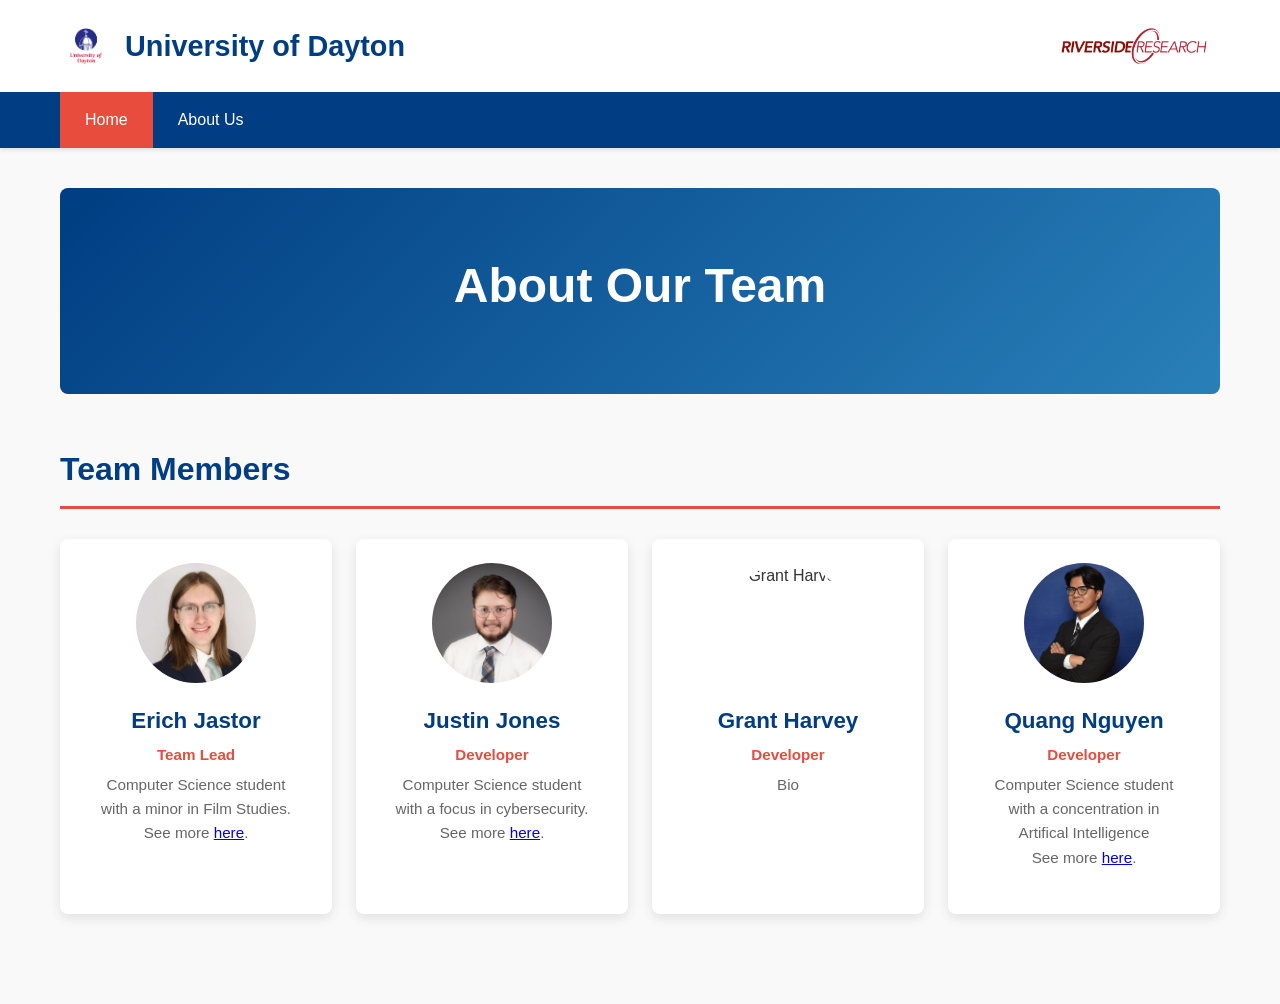
==== aboutus.html @ 4eed29f1 "Added about me bio" ====
<!doctype html>
<html lang="en">
  <head>
    <meta charset="UTF-8" />
    <meta name="viewport" content="width=device-width, initial-scale=1.0" />
    <title>About Us - Team 08 Capstone Project</title>
    <link rel="stylesheet" href="css/style.css" />
    <link rel="icon" type="image/png" href="assets/udayton.png" />
  </head>
  <body>
    <!-- Header -->
    <header>
      <div class="header-content">
        <div class="logo-section">
          <img
            src="assets/udayton.png"
            alt="School Logo"
            class="school-logo"
            onclick="window.open('https://udayton.edu', '_blank')"
          />
          <h1 class="school-name">University of Dayton</h1>
        </div>
        <div class="corp-logo-wrapper">
          <a
            href="#"
            class="corp-logo-link"
            aria-label="Corporate partner"
            onclick="
              window.open('https://www.riversideresearch.org/', '_blank');
              return false;
            "
          >
            <span class="corp-logo-badge">
              <img
                src="assets/riverside-logo.png"
                alt="Riverside Logo"
                class="corp-logo"
              />
            </span>
          </a>
        </div>
      </div>
      <!-- Navigation Bar -->
      <nav class="navbar">
        <ul>
          <li><a href="index.html" class="active">Home</a></li>
          <li><a href="aboutus.html">About Us</a></li>
        </ul>
      </nav>
    </header>

    <!-- Main Content -->
    <main>
      <section class="hero">
        <h1>About Our Team</h1>
      </section>

      <!-- Team Members Section -->
      <section class="project-section">
        <h2>Team Members</h2>
        <div class="team-grid">
          <!-- Team Member 1 -->
          <div class="team-member">
            <img
              src="assets/Erich_Jaster_Cropped.jpg"
              alt="Erich Jastor"
              class="member-photo headshot"
            />
            <h3>Erich Jastor</h3>
            <p class="member-role">Team Lead</p>
            <p class="member-bio">
              Computer Science student with a minor in Film Studies.
              <br />
              See more
              <a href="https://Cavekitty16.github.io" target="_blank">here</a>.
            </p>
          </div>

          <!-- Team Member 2 -->
          <div class="team-member">
            <img
              src="assets/Jones_Justin_Cropped.jpg"
              alt="Justin Jones"
              class="member-photo headshot"
            />
            <h3>Justin Jones</h3>
            <p class="member-role">Developer</p>
            <p class="member-bio">
              Computer Science student with a focus in cybersecurity.
              <br />
              See more <a href="https://hyouka.xyz" target="_blank">here</a>.
            </p>
          </div>

          <!-- Team Member 3 -->
          <div class="team-member">
            <img
              src="assets/member3.jpg"
              alt="Grant Harvey"
              class="member-photo headshot"
            />
            <h3>Grant Harvey</h3>
            <p class="member-role">Developer</p>
            <p class="member-bio">Bio</p>
          </div>

          <!-- Team Member 4 -->
          <div class="team-member">
            <img
              src="assets/Quang_Nguyen_Cropped.jpg"
              alt="Quang Nguyen"
              class="member-photo headshot"
            />
            <h3>Quang Nguyen</h3>
            <p class="member-role">Developer</p>
            <p class="member-bio">
              Computer Science student with a concentration in Artifical
              Intelligence
              <br />
              See more
              <a
                href="https://www.linkedin.com/in/quangnguyen6/"
                target="_blank"
                >here</a
              >.
            </p>
          </div>
        </div>
      </section>
    </main>
  </body>
</html>
---- css/style.css ----
/* General Styles */
* {
    margin: 0;
    padding: 0;
    box-sizing: border-box;
}

body {
    font-family: 'Segoe UI', Tahoma, Geneva, Verdana, sans-serif;
    line-height: 1.6;
    color: #333;
    background-color: #f9f9f9;
}

/* Header Styles */
header {
    background-color: #fff;
    box-shadow: 0 2px 4px rgba(0, 0, 0, 0.1);
    position: sticky;
    top: 0;
    z-index: 100;
}

.header-content {
    max-width: 1200px;
    margin: 0 auto;
    padding: 20px;
    display: flex;
    align-items: center;
    justify-content: space-between;
}

.logo-section {
    display: flex;
    align-items: center;
    gap: 15px;
}

.school-logo {
    height: 50px;
    width: auto;
}

.school-logo {
    cursor: pointer;
}

.school-name {
    font-size: 1.8rem;
    color: #003d82;
    font-weight: 600;
}

/* Corporate logo slot (header) */
.corp-logo-wrapper {
    display: flex;
    align-items: center;
}

.corp-logo-link {
    display: inline-flex;
    align-items: center;
    text-decoration: none;
}

.corp-logo-badge {
    padding: 6px 10px;
    border-radius: 6px;
    display: inline-flex;
    align-items: center;
    justify-content: center;
}

.corp-logo {
    height: 40px;
    width: auto;
    display: block;
}

.corp-logo,
.corp-logo-link {
    cursor: pointer;
}


@media (max-width: 768px) {
    .corp-logo {
        height: 36px;
    }
}

@media (max-width: 480px) {
    .corp-logo-badge {
        padding: 4px 8px;
    }
    .corp-logo {
        height: 32px;
    }
}

/* Navigation Bar */
.navbar {
    background-color: #003d82;
    padding: 0;
}

.navbar ul {
    max-width: 1200px;
    margin: 0 auto;
    list-style: none;
    display: flex;
    padding: 0 20px;
}

.navbar li {
    margin: 0;
}

.navbar a {
    display: block;
    color: #fff;
    text-decoration: none;
    padding: 15px 25px;
    transition: background-color 0.3s ease;
    font-weight: 500;
}

.navbar a:hover {
    background-color: #002856;
}

.navbar a.active {
    background-color: #e74c3c;
}

/* Main Content */
main {
    max-width: 1200px;
    margin: 0 auto;
    padding: 40px 20px;
}

/* Hero Section */
.hero {
    text-align: center;
    padding: 60px 20px;
    background: linear-gradient(135deg, #003d82 0%, #2980b9 100%);
    color: #fff;
    border-radius: 8px;
    margin-bottom: 50px;
}

.hero h1 {
    font-size: 3rem;
    margin-bottom: 10px;
}

.hero .subtitle {
    font-size: 1.3rem;
    opacity: 0.9;
}

/* Project Section */
.project-section {
    margin-bottom: 50px;
}

.project-section h2 {
    font-size: 2rem;
    color: #003d82;
    margin-bottom: 25px;
    border-bottom: 3px solid #e74c3c;
    padding-bottom: 10px;
}

.section-content {
    background-color: #fff;
    padding: 30px;
    border-radius: 8px;
    box-shadow: 0 2px 8px rgba(0, 0, 0, 0.1);
}

.section-content p {
    margin-bottom: 15px;
    line-height: 1.8;
}

.section-content ul {
    margin-left: 30px;
    margin-top: 15px;
}

.section-content li {
    margin-bottom: 10px;
    line-height: 1.8;
}

/* Tech Grid */
.tech-grid {
    display: grid;
    grid-template-columns: repeat(auto-fit, minmax(250px, 1fr));
    gap: 25px;
    margin-top: 20px;
}

.tech-item {
    background-color: #f0f4f8;
    padding: 20px;
    border-radius: 8px;
    border-left: 4px solid #e74c3c;
    transition: transform 0.3s ease;
}

.tech-item:hover {
    transform: translateY(-5px);
}

.tech-item h3 {
    color: #003d82;
    margin-bottom: 10px;
}

.tech-item p {
    color: #666;
}

/* Team Grid */
.team-grid {
    display: grid;
    grid-template-columns: repeat(auto-fit, minmax(220px, 1fr));
    gap: 24px;
    margin-top: 30px;
    justify-items: center;
}

.team-member {
    background-color: #fff;
    border-radius: 8px;
    overflow: hidden;
    box-shadow: 0 4px 12px rgba(0, 0, 0, 0.1);
    transition: transform 0.3s ease, box-shadow 0.3s ease;
    text-align: center;
    padding: 18px 16px 24px;
    max-width: 320px;
    width: 100%;
}

.team-member:hover {
    transform: translateY(-10px);
    box-shadow: 0 8px 20px rgba(0, 0, 0, 0.15);
}

.member-photo {
    display: block;
    margin-left: auto;
    margin-right: auto;
}

/* Full-width cover photo (use class "member-photo cover") */
.member-photo.cover {
    width: 100%;
    height: 220px;
    object-fit: cover;
    border-radius: 6px 6px 0 0;
}

/* Headshot / avatar (use class "member-photo headshot") */
.member-photo.headshot {
    width: 120px;
    height: 120px;
    object-fit: cover;
    border-radius: 50%;
    margin-top: 6px;
}

.team-member h3 {
    color: #003d82;
    font-size: 1.4rem;
    margin: 20px 20px 5px 20px;
}

.member-role {
    color: #e74c3c;
    font-weight: 600;
    margin: 5px 20px;
    font-size: 0.95rem;
}

.member-bio {
    padding: 0 20px 20px 20px;
    color: #666;
    font-size: 0.95rem;
    line-height: 1.6;
}

/* Footer */
footer {
    background-color: #003d82;
    color: #fff;
    text-align: center;
    padding: 30px 20px;
    margin-top: 50px;
}

footer p {
    margin: 0;
}

/* Responsive Design */
@media (max-width: 768px) {
    .header-content {
        flex-direction: column;
        gap: 15px;
    }

    .navbar ul {
        flex-direction: column;
        padding: 0;
    }

    .navbar a {
        padding: 12px 20px;
    }

    .hero h1 {
        font-size: 2rem;
    }

    .hero .subtitle {
        font-size: 1rem;
    }

    .project-section h2 {
        font-size: 1.5rem;
    }

    .tech-grid {
        grid-template-columns: 1fr;
    }

    .team-grid {
        grid-template-columns: 1fr;
    }
}

@media (max-width: 480px) {
    .school-name {
        font-size: 1.3rem;
    }

    .hero h1 {
        font-size: 1.5rem;
    }

    .section-content {
        padding: 20px;
    }
}
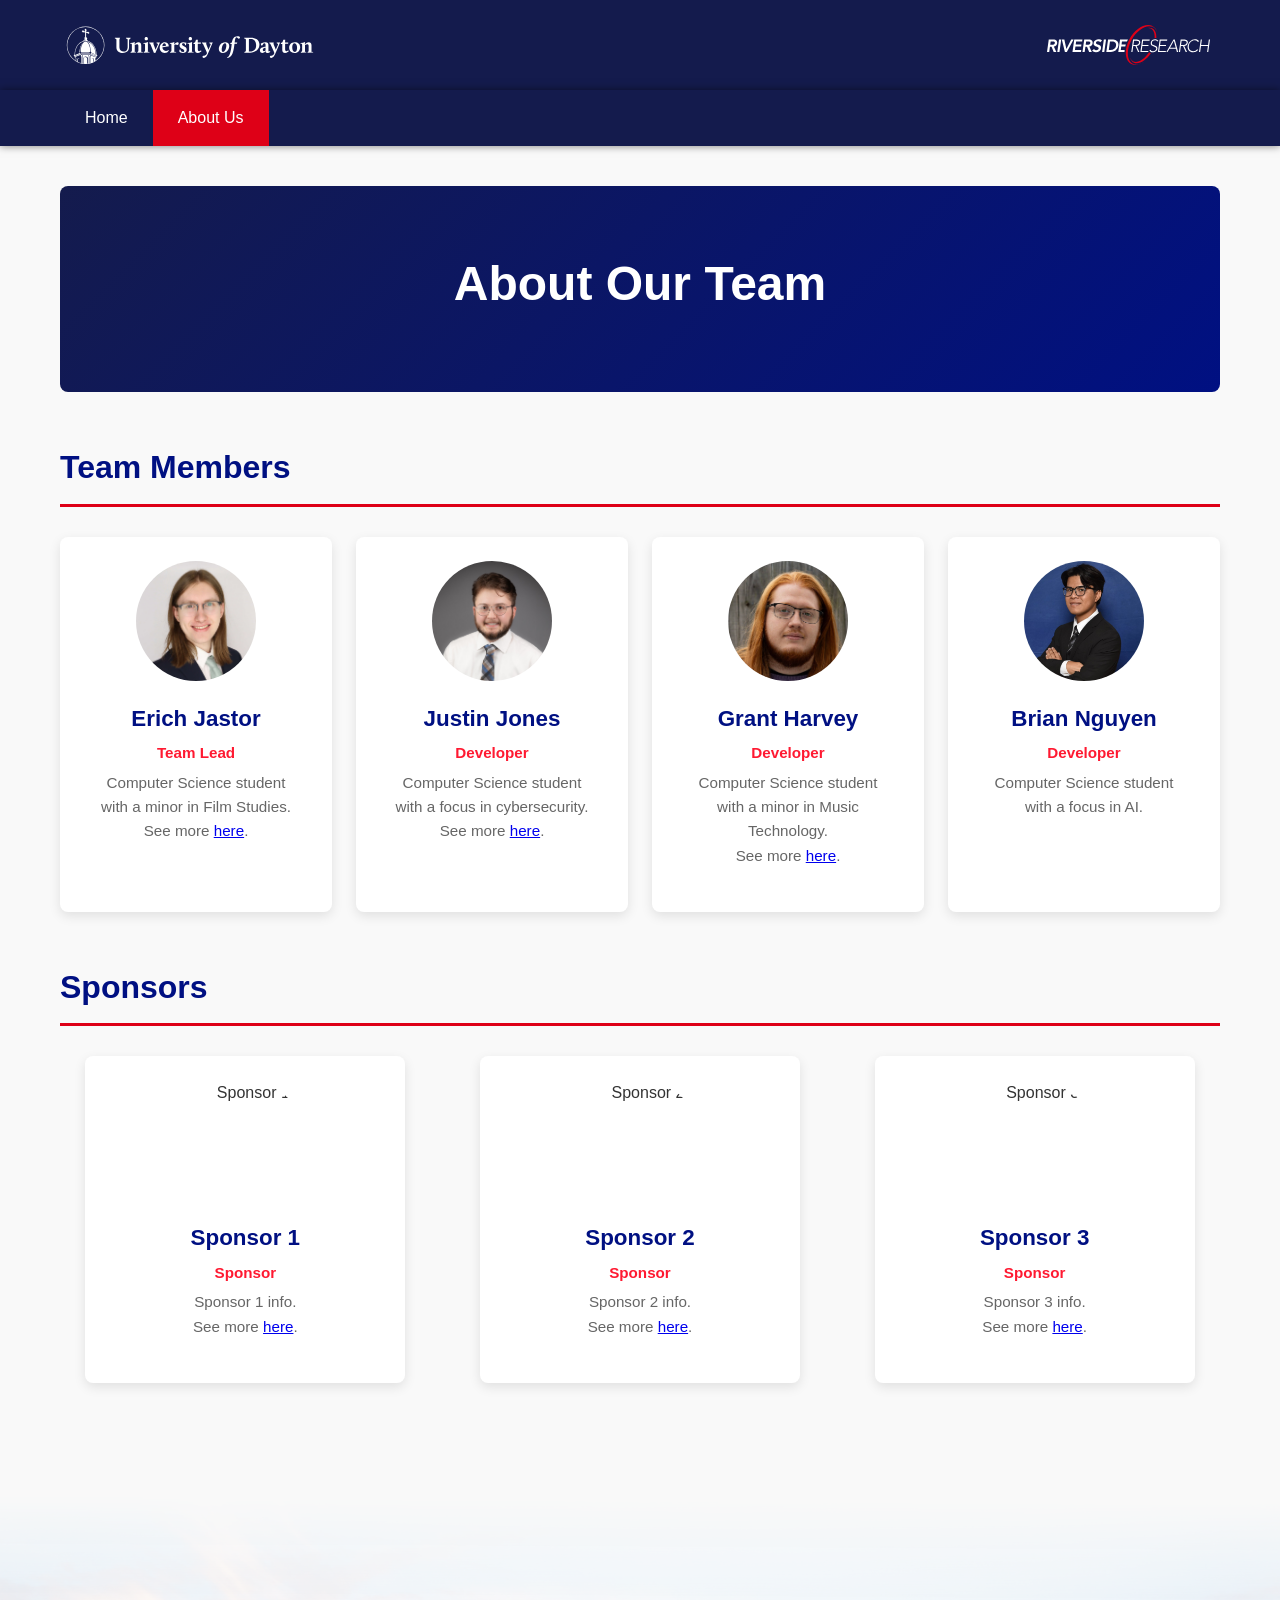
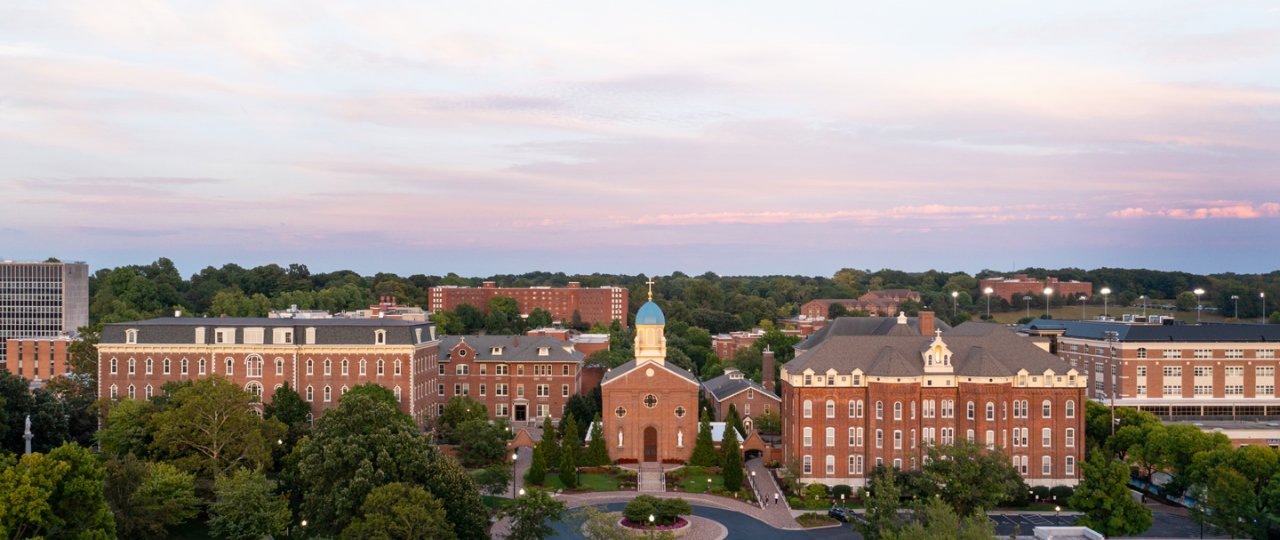
==== commit b991d4e8: "Update Website Design" ====
--- a/aboutus.html
+++ b/aboutus.html
@@ -5,49 +5,11 @@
     <meta name="viewport" content="width=device-width, initial-scale=1.0" />
     <title>About Us - Team 08 Capstone Project</title>
     <link rel="stylesheet" href="css/style.css" />
-    <link rel="icon" type="image/png" href="assets/udayton.png" />
+    <link rel="icon" type="image/png" href="assets/logos/udayton.png" />
+    <script src="scripts/header.js"></script>
   </head>
   <body>
-    <!-- Header -->
-    <header>
-      <div class="header-content">
-        <div class="logo-section">
-          <img
-            src="assets/udayton.png"
-            alt="School Logo"
-            class="school-logo"
-            onclick="window.open('https://udayton.edu', '_blank')"
-          />
-          <h1 class="school-name">University of Dayton</h1>
-        </div>
-        <div class="corp-logo-wrapper">
-          <a
-            href="#"
-            class="corp-logo-link"
-            aria-label="Corporate partner"
-            onclick="
-              window.open('https://www.riversideresearch.org/', '_blank');
-              return false;
-            "
-          >
-            <span class="corp-logo-badge">
-              <img
-                src="assets/riverside-logo.png"
-                alt="Riverside Logo"
-                class="corp-logo"
-              />
-            </span>
-          </a>
-        </div>
-      </div>
-      <!-- Navigation Bar -->
-      <nav class="navbar">
-        <ul>
-          <li><a href="index.html" class="active">Home</a></li>
-          <li><a href="aboutus.html">About Us</a></li>
-        </ul>
-      </nav>
-    </header>
+    <div id="header" class="header"></div>
 
     <!-- Main Content -->
     <main>
@@ -62,7 +24,7 @@
           <!-- Team Member 1 -->
           <div class="team-member">
             <img
-              src="assets/Erich_Jaster_Cropped.jpg"
+              src="assets/portraits/Erich_Jaster_Cropped.jpg"
               alt="Erich Jastor"
               class="member-photo headshot"
             />
@@ -79,7 +41,7 @@
           <!-- Team Member 2 -->
           <div class="team-member">
             <img
-              src="assets/Jones_Justin_Cropped.jpg"
+              src="assets/portraits/Jones_Justin_Cropped.jpg"
               alt="Justin Jones"
               class="member-photo headshot"
             />
@@ -95,38 +57,102 @@
           <!-- Team Member 3 -->
           <div class="team-member">
             <img
-              src="assets/member3.jpg"
+              src="assets/portraits/Grant_Portrait_cropped_processed_by_imagy.jpg"
               alt="Grant Harvey"
               class="member-photo headshot"
             />
             <h3>Grant Harvey</h3>
             <p class="member-role">Developer</p>
-            <p class="member-bio">Bio</p>
+            <p class="member-bio">
+              Computer Science student with a minor in Music Technology.
+              <br />
+              See more
+              <a
+                href="https://not-spielo.github.io/grant-portfolio/"
+                target="_blank"
+                >here</a
+              >.
+            </p>
           </div>
 
           <!-- Team Member 4 -->
           <div class="team-member">
             <img
-              src="assets/Quang_Nguyen_Cropped.jpg"
-              alt="Quang Nguyen"
+              src="assets/portraits/nguyenq6.jpg"
+              alt="Brian Nguyen"
               class="member-photo headshot"
             />
-            <h3>Quang Nguyen</h3>
+            <h3>Brian Nguyen</h3>
             <p class="member-role">Developer</p>
             <p class="member-bio">
-              Computer Science student with a concentration in Artifical
-              Intelligence
+              Computer Science student with a focus in AI.
+              <!-- <br />
+              See more
+              <a href="" target="_blank">here</a>. -->
+            </p>
+          </div>
+        </div>
+      </section>
+
+      <!-- Sponsors Section -->
+      <section class="project-section">
+        <h2>Sponsors</h2>
+        <div class="team-grid">
+          <!-- Sponsor 1 -->
+          <div class="team-member">
+            <img
+              src="assets/portraits/Sponsor-1.jpg"
+              alt="Sponsor 1"
+              class="member-photo headshot"
+            />
+            <h3>Sponsor 1</h3>
+            <p class="member-role">Sponsor</p>
+            <p class="member-bio">
+              Sponsor 1 info.
               <br />
               See more
-              <a
-                href="https://www.linkedin.com/in/quangnguyen6/"
-                target="_blank"
-                >here</a
-              >.
+              <a href="Sponser Site" target="_blank">here</a>.
+            </p>
+          </div>
+
+          <!-- Sponsor 2 -->
+          <div class="team-member">
+            <img
+              src="assets/portraits/Sponsor-2.jpg"
+              alt="Sponsor 2"
+              class="member-photo headshot"
+            />
+            <h3>Sponsor 2</h3>
+            <p class="member-role">Sponsor</p>
+            <p class="member-bio">
+              Sponsor 2 info.
+              <br />
+              See more
+              <a href="Sponser Site" target="_blank">here</a>.
+            </p>
+          </div>
+
+          <!-- Sponsor 3 -->
+          <div class="team-member">
+            <img
+              src="assets/portraits/Sponsor-3.jpg"
+              alt="Sponsor 3"
+              class="member-photo headshot"
+            />
+            <h3>Sponsor 3</h3>
+            <p class="member-role">Sponsor</p>
+            <p class="member-bio">
+              Sponsor 3 info.
+              <br />
+              See more
+              <a href="Sponser Site" target="_blank">here</a>.
             </p>
           </div>
         </div>
       </section>
     </main>
   </body>
+  <footer>
+    <img src="assets\aerial-view-of-chapel.jpg" alt="School Footer" />
+  </footer>
 </html>
--- a/css/style.css
+++ b/css/style.css
@@ -1,358 +1,331 @@
+:root {
+  --dark-blue: #141b4d;
+  --blue: #001082;
+  --pale-blue: #485fff;
+  --light-blue: #d5daff;
+  --grey: #a7b3bf;
+  --light-grey: #e8eef4;
+  --off-white: #f9f9f9;
+  --red: #de0017;
+  --lighter-red: #ff1931;
+  --green: #008b24;
+  --lighter-green: #00be31;
+}
+
 /* General Styles */
 * {
-    margin: 0;
-    padding: 0;
-    box-sizing: border-box;
+  margin: 0;
+  padding: 0;
+  box-sizing: border-box;
 }
 
 body {
-    font-family: 'Segoe UI', Tahoma, Geneva, Verdana, sans-serif;
-    line-height: 1.6;
-    color: #333;
-    background-color: #f9f9f9;
-}
-
-/* Header Styles */
-header {
-    background-color: #fff;
-    box-shadow: 0 2px 4px rgba(0, 0, 0, 0.1);
-    position: sticky;
-    top: 0;
-    z-index: 100;
-}
-
-.header-content {
-    max-width: 1200px;
-    margin: 0 auto;
-    padding: 20px;
-    display: flex;
-    align-items: center;
-    justify-content: space-between;
+  font-family: "Segoe UI", Tahoma, Geneva, Verdana, sans-serif;
+  line-height: 1.6;
+  color: #333;
+  background-color: var(--off-white);
+}
+
+body::-webkit-scrollbar {
+  display: none;
+}
+
+/* Header */
+.header {
+  position: sticky;
+  top: 0;
+  z-index: 100;
+}
+.header-container {
+  /* box-shadow: 0 2px 4px rgba(0, 0, 0, 0.5); */
+  /* z-index: 100; */
+  background-color: var(--dark-blue);
 }
 
 .logo-section {
-    display: flex;
-    align-items: center;
-    gap: 15px;
+  display: flex;
+  justify-content: space-between;
+  align-items: center;
+  max-width: 1200px;
+  margin: 0 auto;
+  padding: 20px;
 }
 
 .school-logo {
-    height: 50px;
-    width: auto;
-}
-
-.school-logo {
-    cursor: pointer;
-}
-
-.school-name {
-    font-size: 1.8rem;
-    color: #003d82;
-    font-weight: 600;
-}
-
-/* Corporate logo slot (header) */
-.corp-logo-wrapper {
-    display: flex;
-    align-items: center;
-}
-
-.corp-logo-link {
-    display: inline-flex;
-    align-items: center;
-    text-decoration: none;
-}
-
-.corp-logo-badge {
-    padding: 6px 10px;
-    border-radius: 6px;
-    display: inline-flex;
-    align-items: center;
-    justify-content: center;
+  height: 50px;
+  width: auto;
+  cursor: pointer;
 }
 
 .corp-logo {
+  margin-right: 10px;
+  height: 40px;
+  width: auto;
+  cursor: pointer;
+}
+
+@media (max-width: 768px) {
+  .school-logo {
     height: 40px;
-    width: auto;
-    display: block;
-}
-
-.corp-logo,
-.corp-logo-link {
-    cursor: pointer;
-}
-
-
-@media (max-width: 768px) {
-    .corp-logo {
-        height: 36px;
-    }
+  }
+  .corp-logo {
+    height: 36px;
+  }
 }
 
 @media (max-width: 480px) {
-    .corp-logo-badge {
-        padding: 4px 8px;
-    }
-    .corp-logo {
-        height: 32px;
-    }
+  .school-logo {
+    height: 32px;
+  }
+  .corp-logo {
+    height: 32px;
+  }
 }
 
 /* Navigation Bar */
 .navbar {
-    background-color: #003d82;
-    padding: 0;
+  box-shadow: 0 0 8px rgba(0, 0, 0, 0.5);
+  z-index: 100;
+  position: sticky;
+  top: 0;
+  background-color: var(--dark-blue);
+  padding: 0;
 }
 
 .navbar ul {
-    max-width: 1200px;
-    margin: 0 auto;
-    list-style: none;
-    display: flex;
-    padding: 0 20px;
+  max-width: 1200px;
+  margin: 0 auto;
+  list-style: none;
+  display: flex;
+  padding: 0 20px;
 }
 
 .navbar li {
-    margin: 0;
+  margin: 0;
 }
 
 .navbar a {
-    display: block;
-    color: #fff;
-    text-decoration: none;
-    padding: 15px 25px;
-    transition: background-color 0.3s ease;
-    font-weight: 500;
-}
-
+  display: block;
+  color: #fff;
+  text-decoration: none;
+  padding: 15px 25px;
+  transition: background-color 0.3s ease;
+  font-weight: 500;
+}
 .navbar a:hover {
-    background-color: #002856;
+  background-color: var(--blue);
 }
 
 .navbar a.active {
-    background-color: #e74c3c;
+  background-color: var(--red);
+}
+.navbar a.active:hover {
+  background-color: var(--lighter-red);
 }
 
 /* Main Content */
 main {
-    max-width: 1200px;
-    margin: 0 auto;
-    padding: 40px 20px;
+  max-width: 1200px;
+  margin: 0 auto;
+  padding: 40px 20px;
 }
 
 /* Hero Section */
 .hero {
-    text-align: center;
-    padding: 60px 20px;
-    background: linear-gradient(135deg, #003d82 0%, #2980b9 100%);
-    color: #fff;
-    border-radius: 8px;
-    margin-bottom: 50px;
+  text-align: center;
+  padding: 60px 20px;
+  background: linear-gradient(135deg, var(--dark-blue) 0%, var(--blue) 100%);
+  color: #fff;
+  border-radius: 8px;
+  margin-bottom: 50px;
 }
 
 .hero h1 {
-    font-size: 3rem;
-    margin-bottom: 10px;
+  font-size: 3rem;
+  margin-bottom: 10px;
 }
 
 .hero .subtitle {
-    font-size: 1.3rem;
-    opacity: 0.9;
+  font-size: 1.3rem;
+  opacity: 0.9;
 }
 
 /* Project Section */
 .project-section {
-    margin-bottom: 50px;
+  margin-bottom: 50px;
 }
 
 .project-section h2 {
-    font-size: 2rem;
-    color: #003d82;
-    margin-bottom: 25px;
-    border-bottom: 3px solid #e74c3c;
-    padding-bottom: 10px;
+  font-size: 2rem;
+  color: var(--blue);
+  margin-bottom: 25px;
+  border-bottom: 3px solid var(--red);
+  padding-bottom: 10px;
 }
 
 .section-content {
-    background-color: #fff;
-    padding: 30px;
-    border-radius: 8px;
-    box-shadow: 0 2px 8px rgba(0, 0, 0, 0.1);
+  background-color: #fff;
+  padding: 30px;
+  border-radius: 8px;
+  box-shadow: 0 2px 8px rgba(0, 0, 0, 0.1);
 }
 
 .section-content p {
-    margin-bottom: 15px;
-    line-height: 1.8;
+  margin-bottom: 15px;
+  line-height: 1.8;
 }
 
 .section-content ul {
-    margin-left: 30px;
-    margin-top: 15px;
+  margin-left: 30px;
+  margin-top: 15px;
 }
 
 .section-content li {
-    margin-bottom: 10px;
-    line-height: 1.8;
+  margin-bottom: 10px;
+  line-height: 1.8;
 }
 
 /* Tech Grid */
 .tech-grid {
-    display: grid;
-    grid-template-columns: repeat(auto-fit, minmax(250px, 1fr));
-    gap: 25px;
-    margin-top: 20px;
+  display: grid;
+  grid-template-columns: repeat(auto-fit, minmax(250px, 1fr));
+  gap: 25px;
+  margin-top: 20px;
 }
 
 .tech-item {
-    background-color: #f0f4f8;
-    padding: 20px;
-    border-radius: 8px;
-    border-left: 4px solid #e74c3c;
-    transition: transform 0.3s ease;
+  background-color: #f0f4f8;
+  padding: 20px;
+  border-radius: 8px;
+  border-left: 4px solid var(--lighter-red);
+  transition: transform 0.3s ease;
 }
 
 .tech-item:hover {
-    transform: translateY(-5px);
+  transform: translateY(-5px);
 }
 
 .tech-item h3 {
-    color: #003d82;
-    margin-bottom: 10px;
+  color: var(--blue);
+  margin-bottom: 10px;
 }
 
 .tech-item p {
-    color: #666;
+  color: #666;
 }
 
 /* Team Grid */
 .team-grid {
-    display: grid;
-    grid-template-columns: repeat(auto-fit, minmax(220px, 1fr));
-    gap: 24px;
-    margin-top: 30px;
-    justify-items: center;
+  display: grid;
+  grid-template-columns: repeat(auto-fit, minmax(220px, 1fr));
+  gap: 24px;
+  margin-top: 30px;
+  justify-items: center;
 }
 
 .team-member {
-    background-color: #fff;
-    border-radius: 8px;
-    overflow: hidden;
-    box-shadow: 0 4px 12px rgba(0, 0, 0, 0.1);
-    transition: transform 0.3s ease, box-shadow 0.3s ease;
-    text-align: center;
-    padding: 18px 16px 24px;
-    max-width: 320px;
-    width: 100%;
+  background-color: #fff;
+  border-radius: 8px;
+  overflow: hidden;
+  box-shadow: 0 4px 12px rgba(0, 0, 0, 0.1);
+  transition:
+    transform 0.3s ease,
+    box-shadow 0.3s ease;
+  text-align: center;
+  padding: 18px 16px 24px;
+  max-width: 320px;
+  width: 100%;
 }
 
 .team-member:hover {
-    transform: translateY(-10px);
-    box-shadow: 0 8px 20px rgba(0, 0, 0, 0.15);
+  transform: translateY(-10px);
+  box-shadow: 0 8px 20px rgba(0, 0, 0, 0.15);
 }
 
 .member-photo {
-    display: block;
-    margin-left: auto;
-    margin-right: auto;
+  display: block;
+  margin-left: auto;
+  margin-right: auto;
 }
 
 /* Full-width cover photo (use class "member-photo cover") */
 .member-photo.cover {
-    width: 100%;
-    height: 220px;
-    object-fit: cover;
-    border-radius: 6px 6px 0 0;
+  width: 100%;
+  height: 220px;
+  object-fit: cover;
+  border-radius: 6px 6px 0 0;
 }
 
 /* Headshot / avatar (use class "member-photo headshot") */
 .member-photo.headshot {
-    width: 120px;
-    height: 120px;
-    object-fit: cover;
-    border-radius: 50%;
-    margin-top: 6px;
+  width: 120px;
+  height: 120px;
+  object-fit: cover;
+  border-radius: 50%;
+  margin-top: 6px;
 }
 
 .team-member h3 {
-    color: #003d82;
-    font-size: 1.4rem;
-    margin: 20px 20px 5px 20px;
+  color: var(--blue);
+  font-size: 1.4rem;
+  margin: 20px 20px 5px 20px;
 }
 
 .member-role {
-    color: #e74c3c;
-    font-weight: 600;
-    margin: 5px 20px;
-    font-size: 0.95rem;
+  color: var(--lighter-red);
+  font-weight: 600;
+  margin: 5px 20px;
+  font-size: 0.95rem;
 }
 
 .member-bio {
-    padding: 0 20px 20px 20px;
-    color: #666;
-    font-size: 0.95rem;
-    line-height: 1.6;
+  padding: 0 20px 20px 20px;
+  color: #666;
+  font-size: 0.95rem;
+  line-height: 1.6;
 }
 
 /* Footer */
 footer {
-    background-color: #003d82;
-    color: #fff;
-    text-align: center;
-    padding: 30px 20px;
-    margin-top: 50px;
-}
-
-footer p {
-    margin: 0;
+  margin: 0;
+  padding: 0;
+}
+
+footer img {
+  width: 100%;
+  height: auto;
+  display: block;
 }
 
 /* Responsive Design */
 @media (max-width: 768px) {
-    .header-content {
-        flex-direction: column;
-        gap: 15px;
-    }
-
-    .navbar ul {
-        flex-direction: column;
-        padding: 0;
-    }
-
-    .navbar a {
-        padding: 12px 20px;
-    }
-
-    .hero h1 {
-        font-size: 2rem;
-    }
-
-    .hero .subtitle {
-        font-size: 1rem;
-    }
-
-    .project-section h2 {
-        font-size: 1.5rem;
-    }
-
-    .tech-grid {
-        grid-template-columns: 1fr;
-    }
-
-    .team-grid {
-        grid-template-columns: 1fr;
-    }
+  .hero h1 {
+    font-size: 2rem;
+  }
+
+  .hero .subtitle {
+    font-size: 1rem;
+  }
+
+  .project-section h2 {
+    font-size: 1.5rem;
+  }
+
+  .tech-grid {
+    grid-template-columns: 1fr;
+  }
+
+  .team-grid {
+    grid-template-columns: 1fr;
+  }
 }
 
 @media (max-width: 480px) {
-    .school-name {
-        font-size: 1.3rem;
-    }
-
-    .hero h1 {
-        font-size: 1.5rem;
-    }
-
-    .section-content {
-        padding: 20px;
-    }
-}
+  .hero h1 {
+    font-size: 1.5rem;
+  }
+
+  .section-content {
+    padding: 20px;
+  }
+}
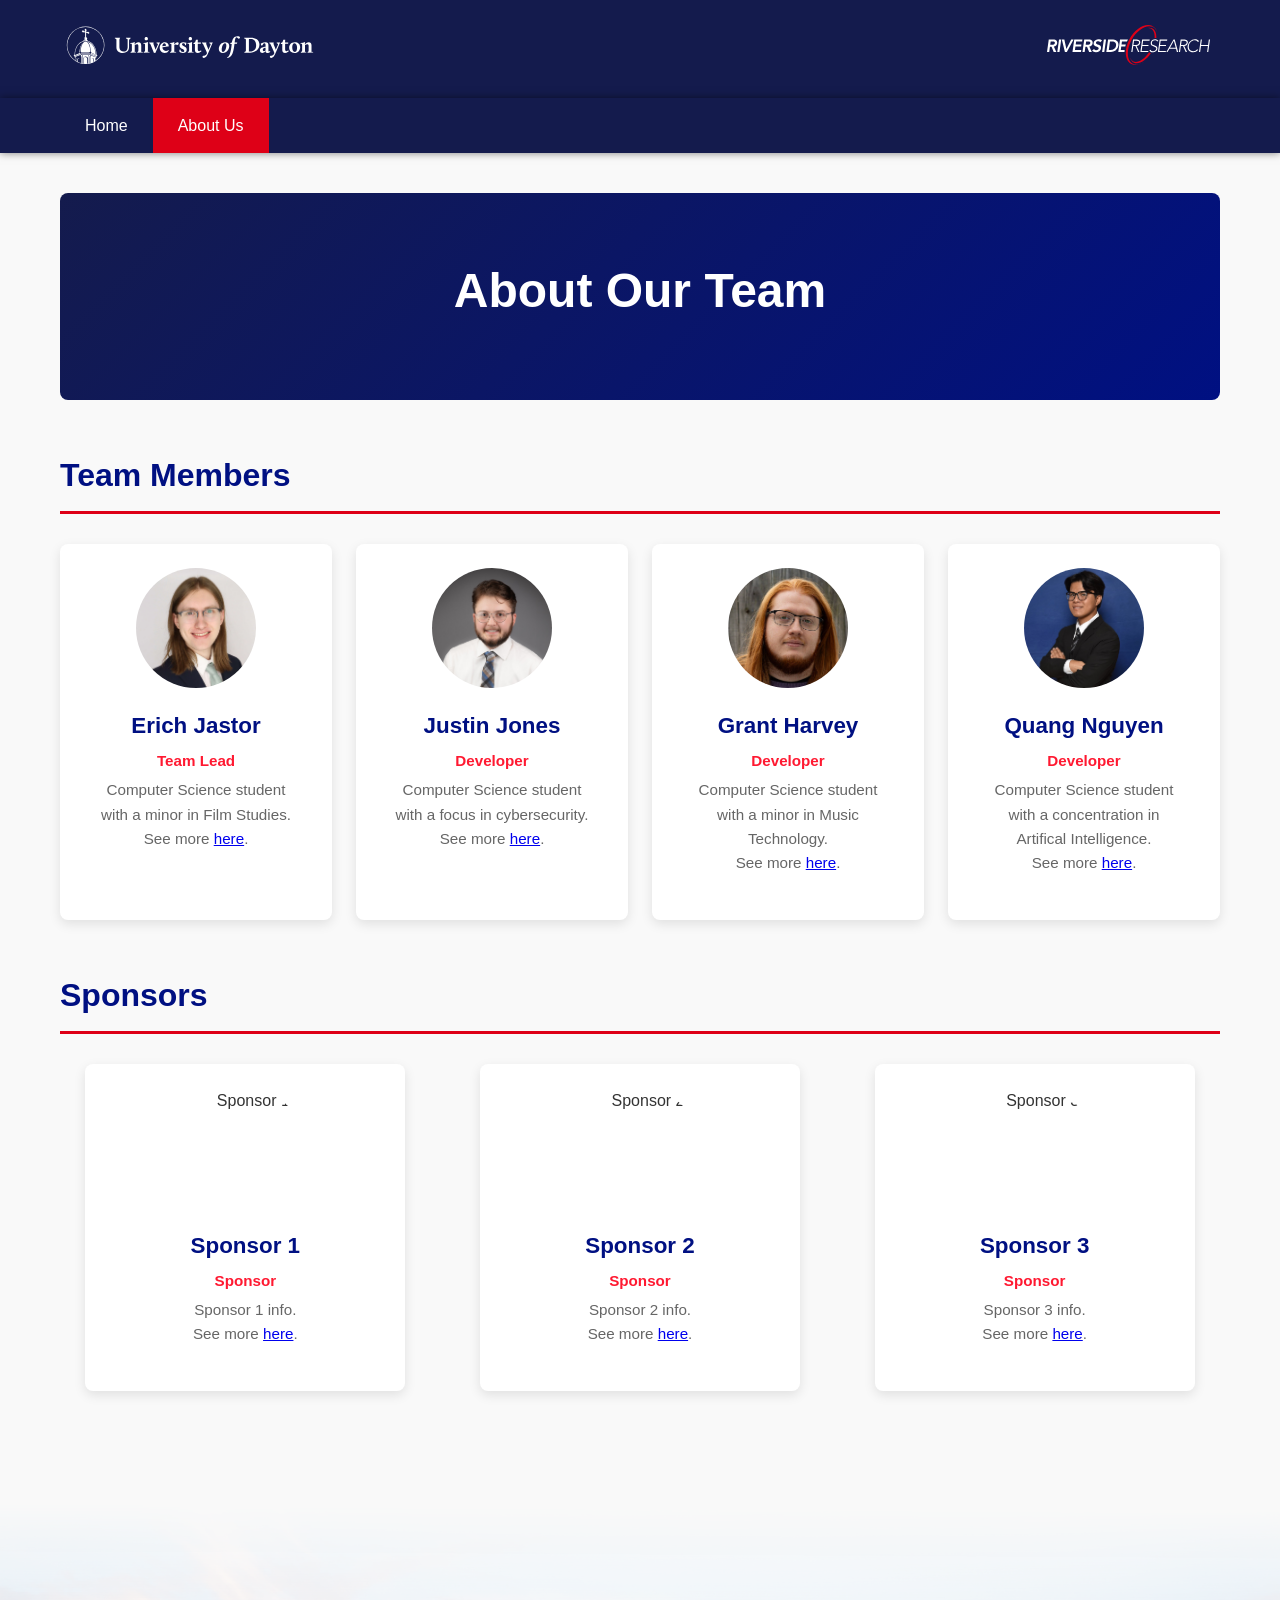
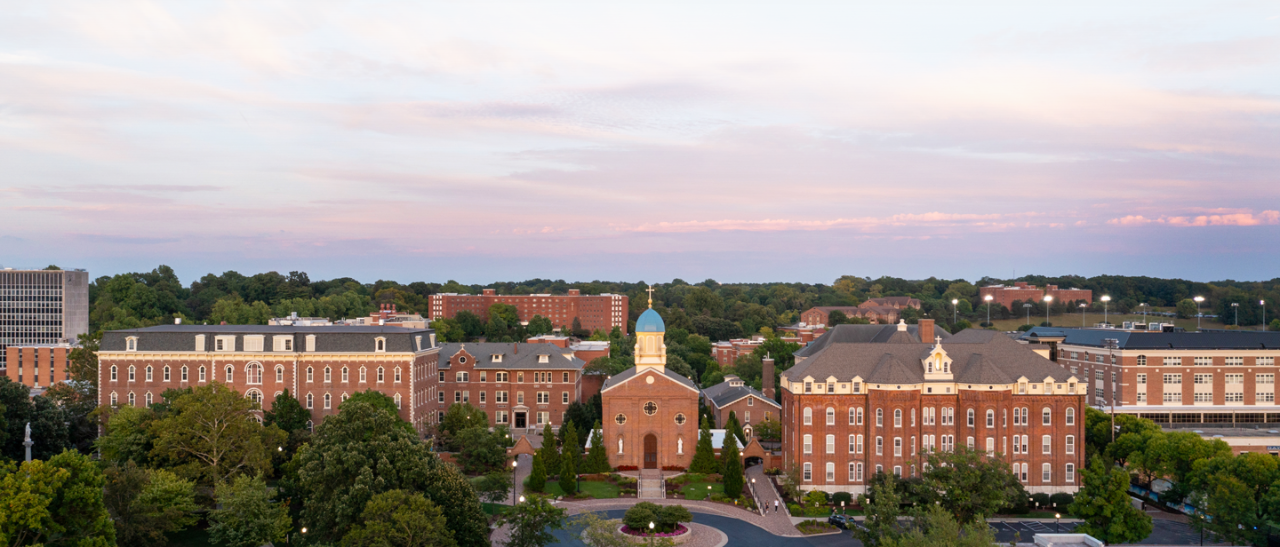
==== commit 8d1a8d8e: "fix conflict" ====
--- a/aboutus.html
+++ b/aboutus.html
@@ -78,17 +78,22 @@
           <!-- Team Member 4 -->
           <div class="team-member">
             <img
-              src="assets/portraits/nguyenq6.jpg"
-              alt="Brian Nguyen"
+              src="assets/portraits/Quang_Nguyen_Cropped.jpg"
+              alt="Quang Nguyen"
               class="member-photo headshot"
             />
-            <h3>Brian Nguyen</h3>
+            <h3>Quang Nguyen</h3>
             <p class="member-role">Developer</p>
             <p class="member-bio">
-              Computer Science student with a focus in AI.
-              <!-- <br />
+              Computer Science student with a concentration in Artifical
+              Intelligence.
+              <br />
               See more
-              <a href="" target="_blank">here</a>. -->
+              <a
+                href="https://www.linkedin.com/in/quangnguyen6/"
+                target="_blank"
+                >here</a
+              >.
             </p>
           </div>
         </div>
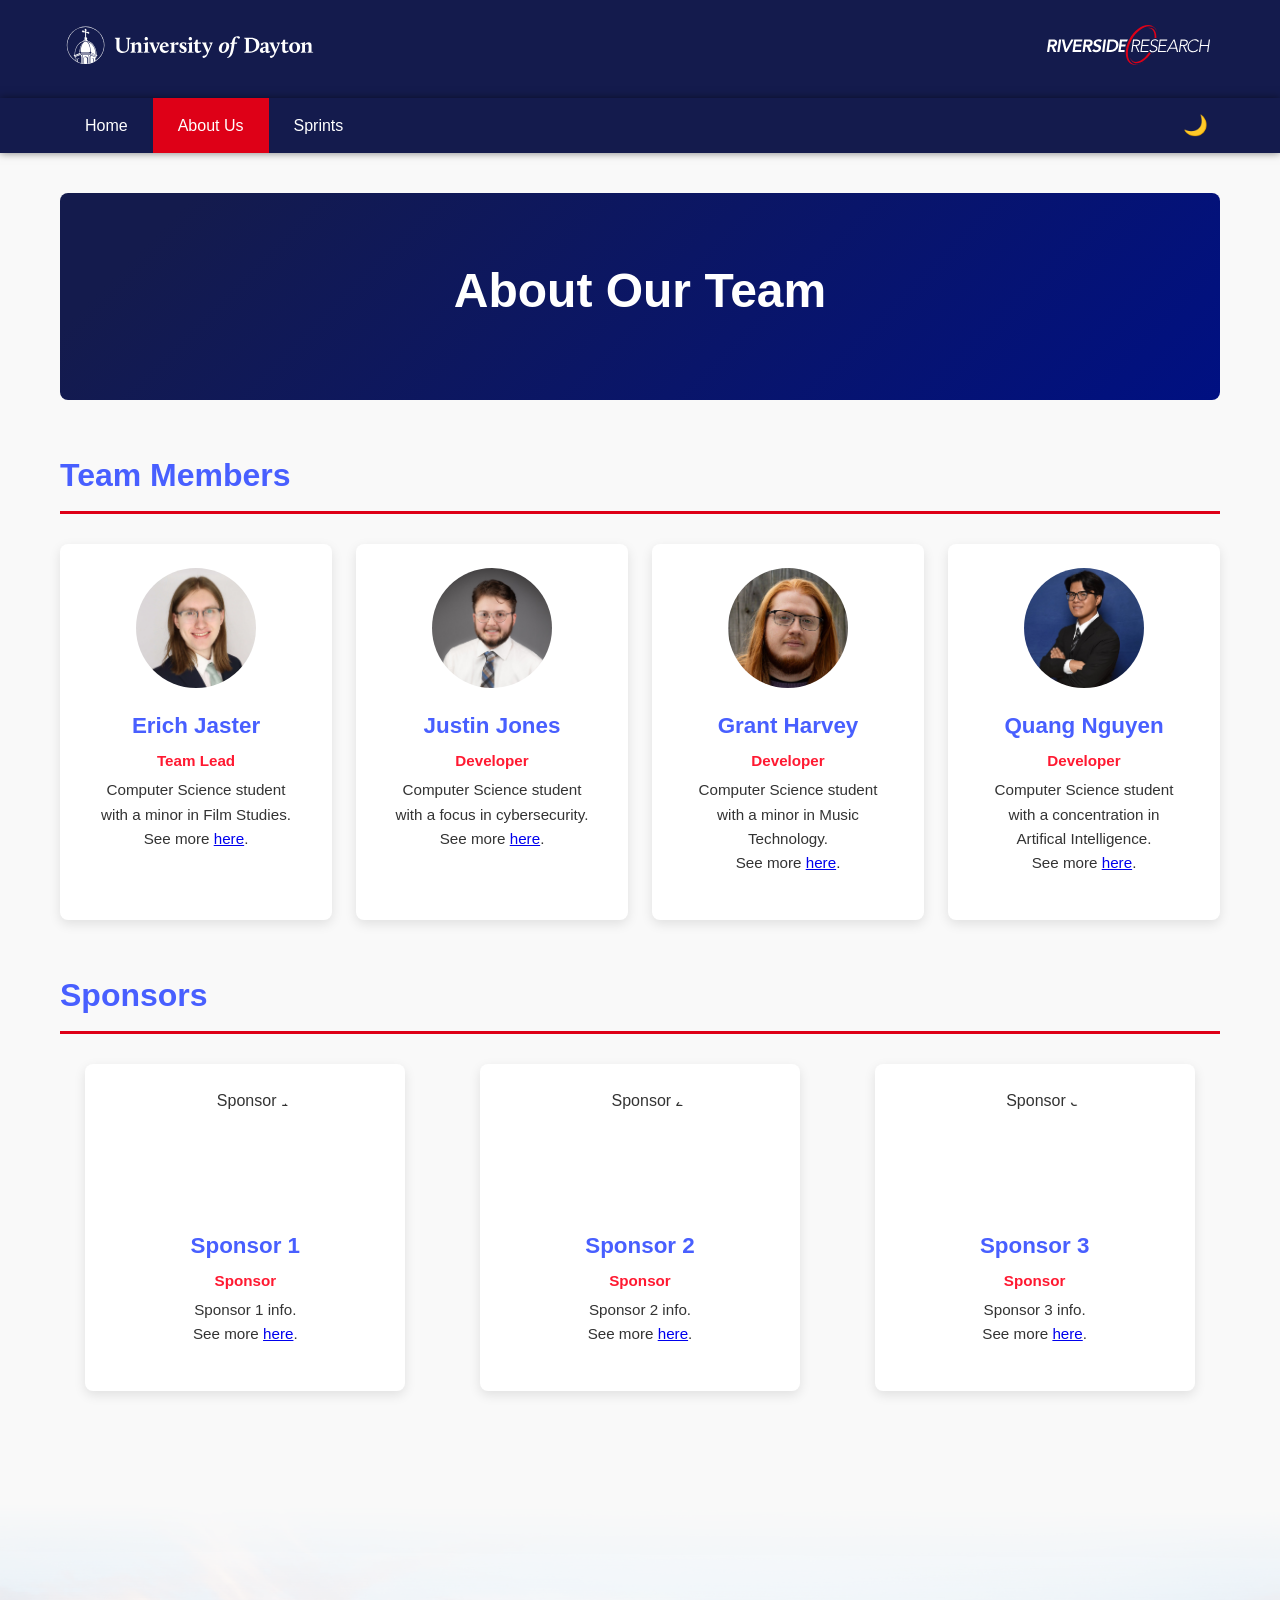
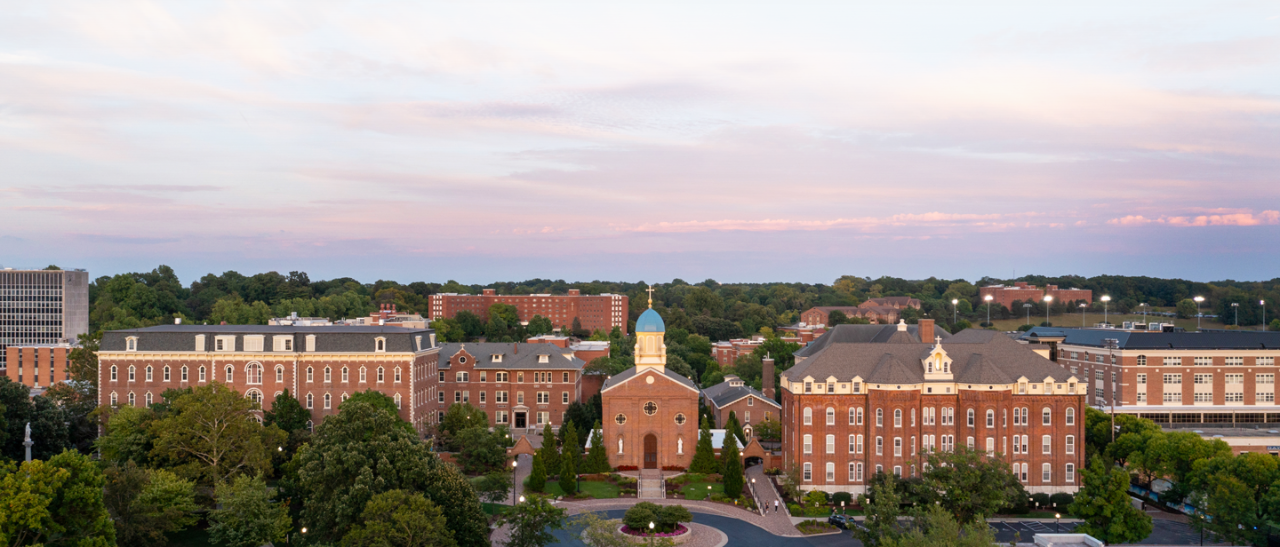
==== commit 83cb7192: "Themeing update + Dark Mode" ====
--- a/aboutus.html
+++ b/aboutus.html
@@ -25,10 +25,10 @@
           <div class="team-member">
             <img
               src="assets/portraits/Erich_Jaster_Cropped.jpg"
-              alt="Erich Jastor"
+              alt="Erich Jaster"
               class="member-photo headshot"
             />
-            <h3>Erich Jastor</h3>
+            <h3>Erich Jaster</h3>
             <p class="member-role">Team Lead</p>
             <p class="member-bio">
               Computer Science student with a minor in Film Studies.
--- a/css/style.css
+++ b/css/style.css
@@ -1,29 +1,51 @@
 :root {
-  --dark-blue: #141b4d;
-  --blue: #001082;
-  --pale-blue: #485fff;
-  --light-blue: #d5daff;
-  --grey: #a7b3bf;
-  --light-grey: #e8eef4;
-  --off-white: #f9f9f9;
-  --red: #de0017;
-  --lighter-red: #ff1931;
-  --green: #008b24;
-  --lighter-green: #00be31;
+  --main-color: #141b4d;
+  --secondary-color: #001082;
+  --accent-color: #485fff;
+  --extra-color: #d5daff;
+  --text: #333;
+  --main-grey: #e8eef4;
+  --main-white: #f9f9f9;
+  --main-red: #de0017;
+  --accent-red: #ff1931;
+  --main-green: #008b24;
+  --accent-green: #00be31;
+  --base-1: #fff;
+  --base-2: #000;
+}
+:root.dark-mode {
+  --main-color: #0d1238;
+  --secondary-color: #001082;
+  --accent-color: #485fff;
+  --extra-color: #d5daff;
+  --text: #e6e9f2;
+  --main-grey: #1c1f2e;
+  --main-white: #121420;
+  --main-red: #de0017;
+  --accent-red: #ff1931;
+  --main-green: #008b24;
+  --accent-green: #00be31;
+  --base-1: #1a1d2b;
+  --base-2: #ffffff;
 }
 
 /* General Styles */
 * {
+  overscroll-behavior: none;
   margin: 0;
   padding: 0;
   box-sizing: border-box;
+  transition:
+    background-color 0.3s ease,
+    color 0.3s ease,
+    border-color 0.3s ease;
 }
 
 body {
   font-family: "Segoe UI", Tahoma, Geneva, Verdana, sans-serif;
   line-height: 1.6;
-  color: #333;
-  background-color: var(--off-white);
+  background-color: var(--main-white);
+  color: var(--text);
 }
 
 body::-webkit-scrollbar {
@@ -39,7 +61,7 @@
 .header-container {
   /* box-shadow: 0 2px 4px rgba(0, 0, 0, 0.5); */
   /* z-index: 100; */
-  background-color: var(--dark-blue);
+  background-color: var(--main-color);
 }
 
 .logo-section {
@@ -88,8 +110,9 @@
   z-index: 100;
   position: sticky;
   top: 0;
-  background-color: var(--dark-blue);
+  background-color: var(--main-color);
   padding: 0;
+  color: #fff;
 }
 
 .navbar ul {
@@ -100,9 +123,9 @@
   padding: 0 20px;
 }
 
-.navbar li {
+/* .navbar li {
   margin: 0;
-}
+} */
 
 .navbar a {
   display: block;
@@ -113,14 +136,28 @@
   font-weight: 500;
 }
 .navbar a:hover {
-  background-color: var(--blue);
+  background-color: var(--secondary-color);
 }
 
 .navbar a.active {
-  background-color: var(--red);
+  background-color: var(--main-red);
 }
 .navbar a.active:hover {
-  background-color: var(--lighter-red);
+  background-color: var(--accent-red);
+}
+
+.theme-btn {
+  background: none;
+  color: var(--base-1);
+  padding: 0px 12px;
+  cursor: pointer;
+  font-size: 20px;
+  border: none;
+  margin-left: auto;
+}
+
+.theme-btn:hover {
+  background-color: var(--secondary-color);
 }
 
 /* Main Content */
@@ -134,10 +171,15 @@
 .hero {
   text-align: center;
   padding: 60px 20px;
-  background: linear-gradient(135deg, var(--dark-blue) 0%, var(--blue) 100%);
-  color: #fff;
+  background: linear-gradient(
+    135deg,
+    var(--main-color) 10%,
+    var(--secondary-color) 100%
+  );
+  color: var(--white);
   border-radius: 8px;
   margin-bottom: 50px;
+  color: #fff;
 }
 
 .hero h1 {
@@ -157,14 +199,14 @@
 
 .project-section h2 {
   font-size: 2rem;
-  color: var(--blue);
+  color: var(--accent-color);
   margin-bottom: 25px;
-  border-bottom: 3px solid var(--red);
+  border-bottom: 3px solid var(--main-red);
   padding-bottom: 10px;
 }
 
 .section-content {
-  background-color: #fff;
+  background-color: var(--base-1);
   padding: 30px;
   border-radius: 8px;
   box-shadow: 0 2px 8px rgba(0, 0, 0, 0.1);
@@ -194,24 +236,20 @@
 }
 
 .tech-item {
-  background-color: #f0f4f8;
+  background-color: var(--main-grey);
   padding: 20px;
   border-radius: 8px;
-  border-left: 4px solid var(--lighter-red);
-  transition: transform 0.3s ease;
-}
-
-.tech-item:hover {
+  border-left: 4px solid var(--accent-red);
   transform: translateY(-5px);
-}
-
+  box-shadow: 0 6px 18px rgba(0, 0, 0, 0.2);
+}
 .tech-item h3 {
-  color: var(--blue);
+  color: var(--accent-color);
   margin-bottom: 10px;
 }
 
 .tech-item p {
-  color: #666;
+  color: var(--text);
 }
 
 /* Team Grid */
@@ -224,7 +262,7 @@
 }
 
 .team-member {
-  background-color: #fff;
+  background-color: var(--base-1);
   border-radius: 8px;
   overflow: hidden;
   box-shadow: 0 4px 12px rgba(0, 0, 0, 0.1);
@@ -266,13 +304,13 @@
 }
 
 .team-member h3 {
-  color: var(--blue);
+  color: var(--accent-color);
   font-size: 1.4rem;
   margin: 20px 20px 5px 20px;
 }
 
 .member-role {
-  color: var(--lighter-red);
+  color: var(--accent-red);
   font-weight: 600;
   margin: 5px 20px;
   font-size: 0.95rem;
@@ -280,7 +318,7 @@
 
 .member-bio {
   padding: 0 20px 20px 20px;
-  color: #666;
+  color: var(--text);
   font-size: 0.95rem;
   line-height: 1.6;
 }
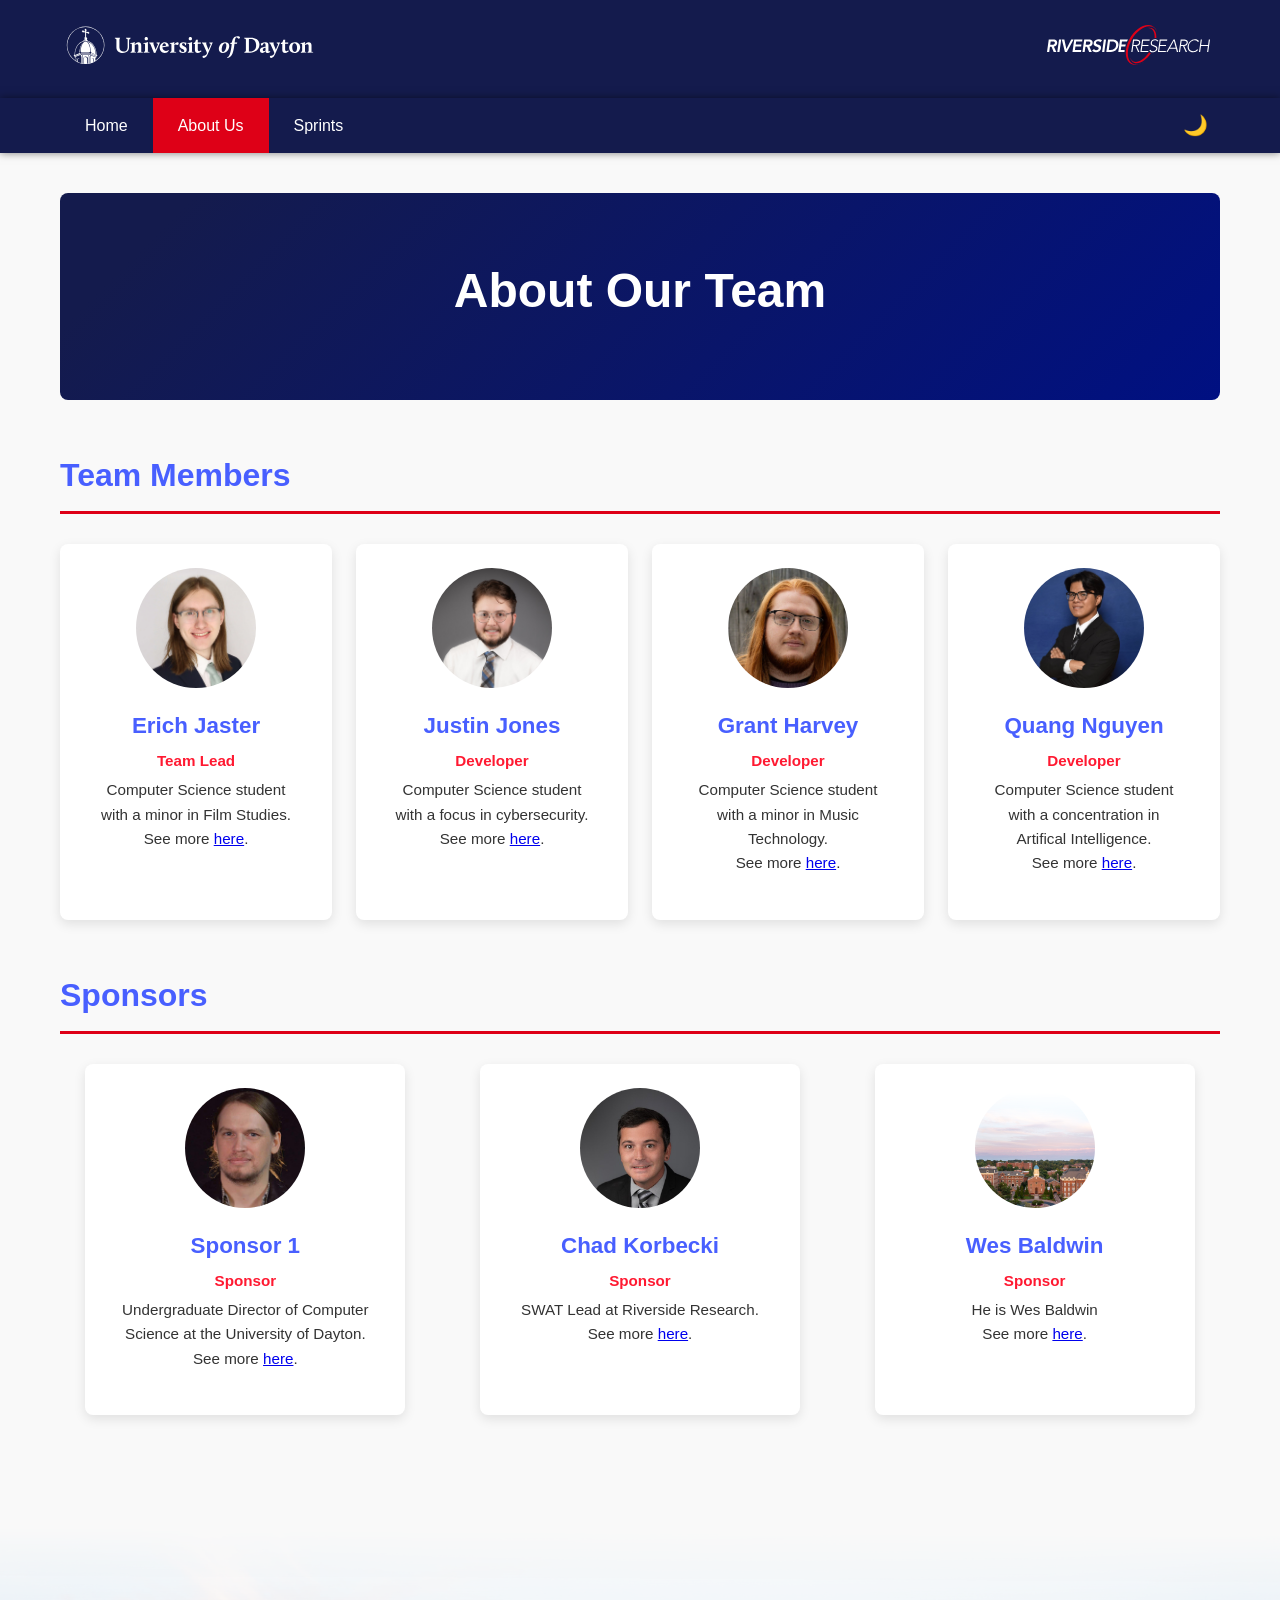
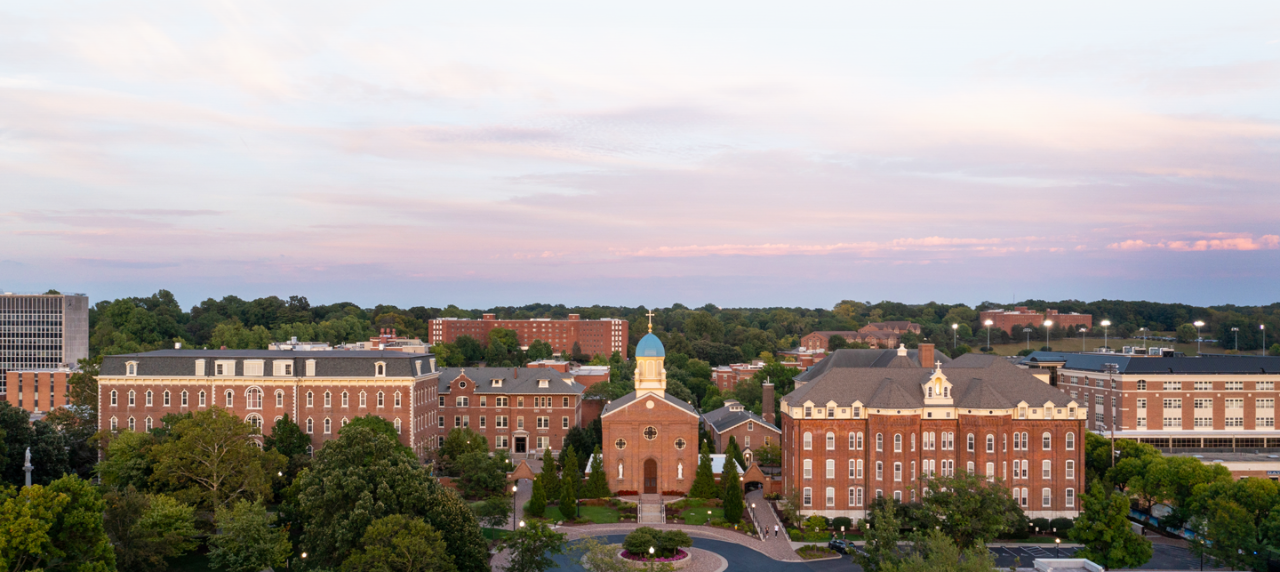
==== commit 78a0c011: "fill out website info" ====
--- a/aboutus.html
+++ b/aboutus.html
@@ -106,48 +106,48 @@
           <!-- Sponsor 1 -->
           <div class="team-member">
             <img
-              src="assets/portraits/Sponsor-1.jpg"
-              alt="Sponsor 1"
+              src="assets/portraits/stiffler-nick-headshot.jpg"
+              alt="Nick Stiffler"
               class="member-photo headshot"
             />
             <h3>Sponsor 1</h3>
             <p class="member-role">Sponsor</p>
             <p class="member-bio">
-              Sponsor 1 info.
+              Undergraduate Director of Computer Science at the University of Dayton.
               <br />
               See more
-              <a href="Sponser Site" target="_blank">here</a>.
+              <a href="https://udayton.edu/directory/artssciences/computerscience/stiffler-nicholas.php" target="_blank">here</a>.
             </p>
           </div>
 
           <!-- Sponsor 2 -->
           <div class="team-member">
             <img
-              src="assets/portraits/Sponsor-2.jpg"
-              alt="Sponsor 2"
+              src="assets/portraits/chad-headshot.jpg"
+              alt="Chad Korbecki"
               class="member-photo headshot"
             />
-            <h3>Sponsor 2</h3>
+            <h3>Chad Korbecki</h3>
             <p class="member-role">Sponsor</p>
             <p class="member-bio">
-              Sponsor 2 info.
+              SWAT Lead at Riverside Research.
               <br />
               See more
-              <a href="Sponser Site" target="_blank">here</a>.
+              <a href="https://www.linkedin.com/in/chad-korbecki-10635127/" target="_blank">here</a>.
             </p>
           </div>
 
           <!-- Sponsor 3 -->
           <div class="team-member">
             <img
-              src="assets/portraits/Sponsor-3.jpg"
-              alt="Sponsor 3"
+              src="assets/aerial-view-of-chapel.jpg"
+              alt="Sponsor 2"
               class="member-photo headshot"
             />
-            <h3>Sponsor 3</h3>
+            <h3>Wes Baldwin</h3>
             <p class="member-role">Sponsor</p>
             <p class="member-bio">
-              Sponsor 3 info.
+              He is Wes Baldwin
               <br />
               See more
               <a href="Sponser Site" target="_blank">here</a>.
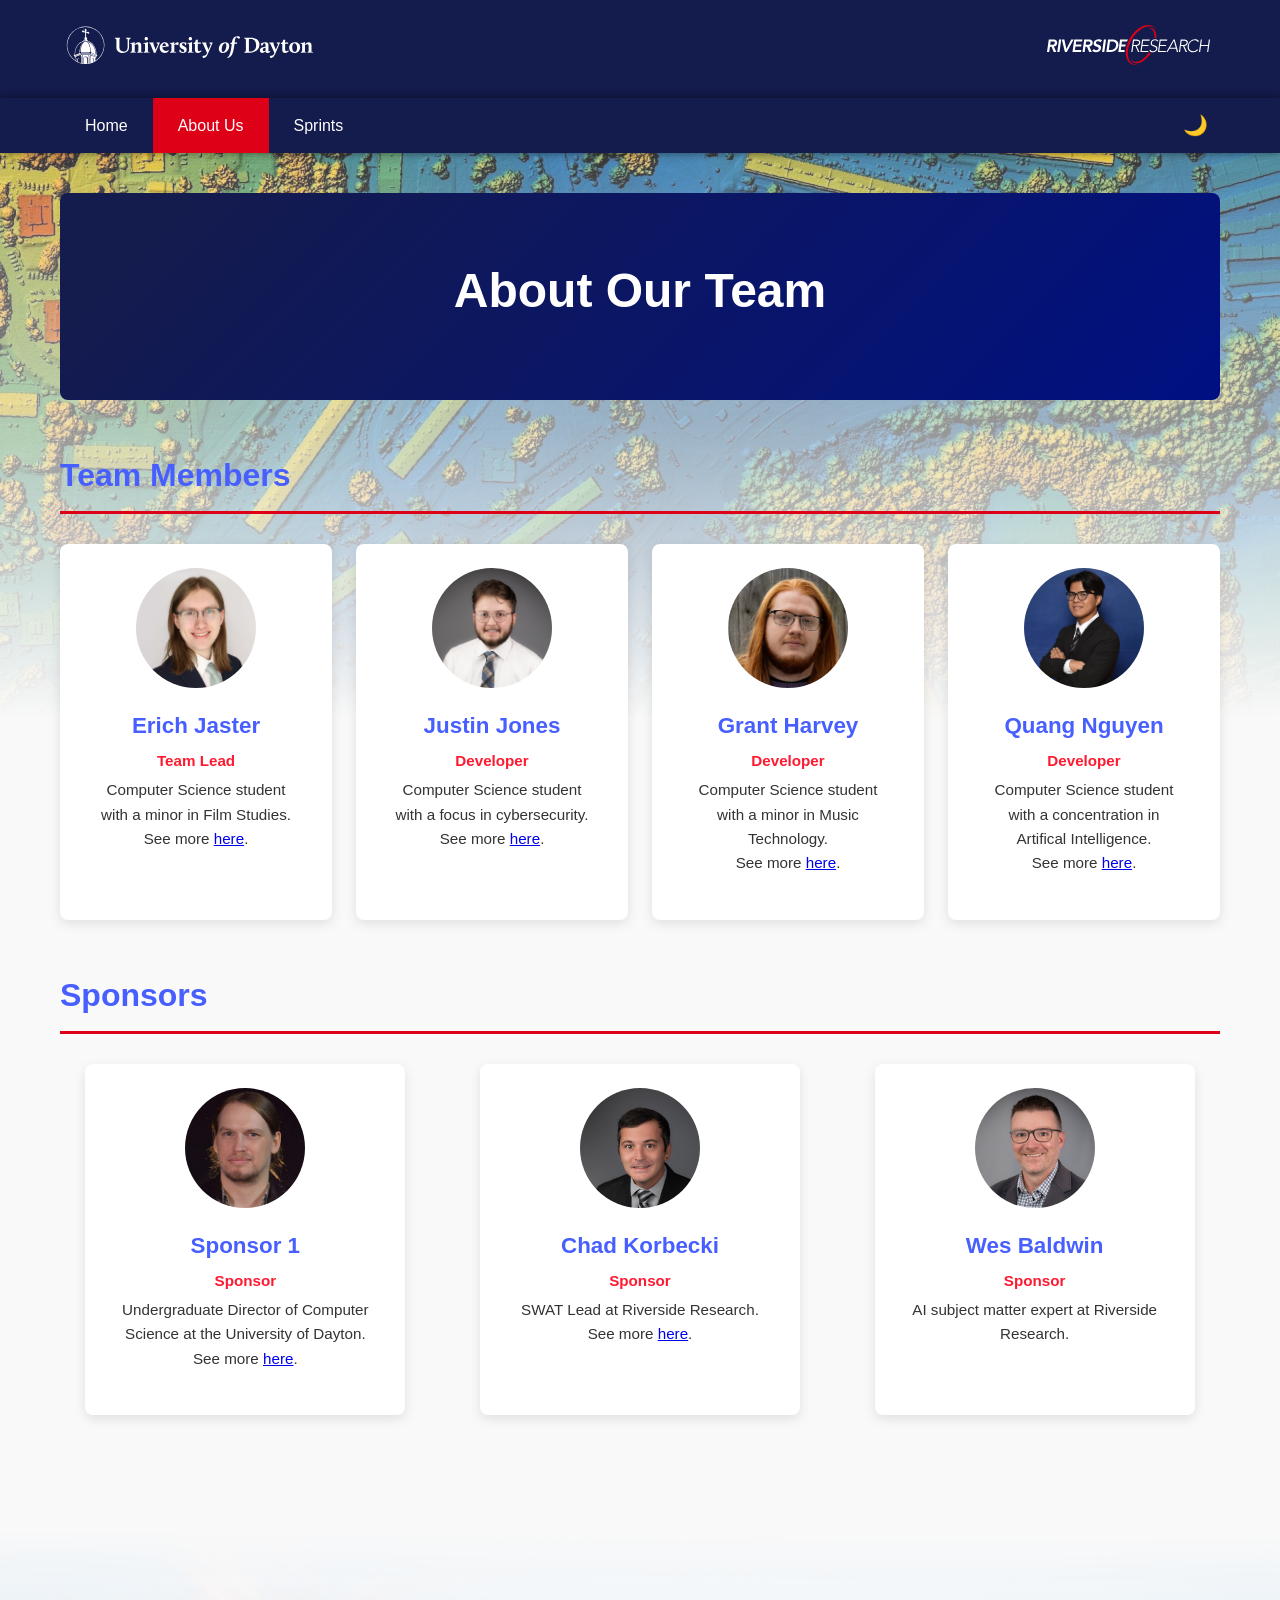
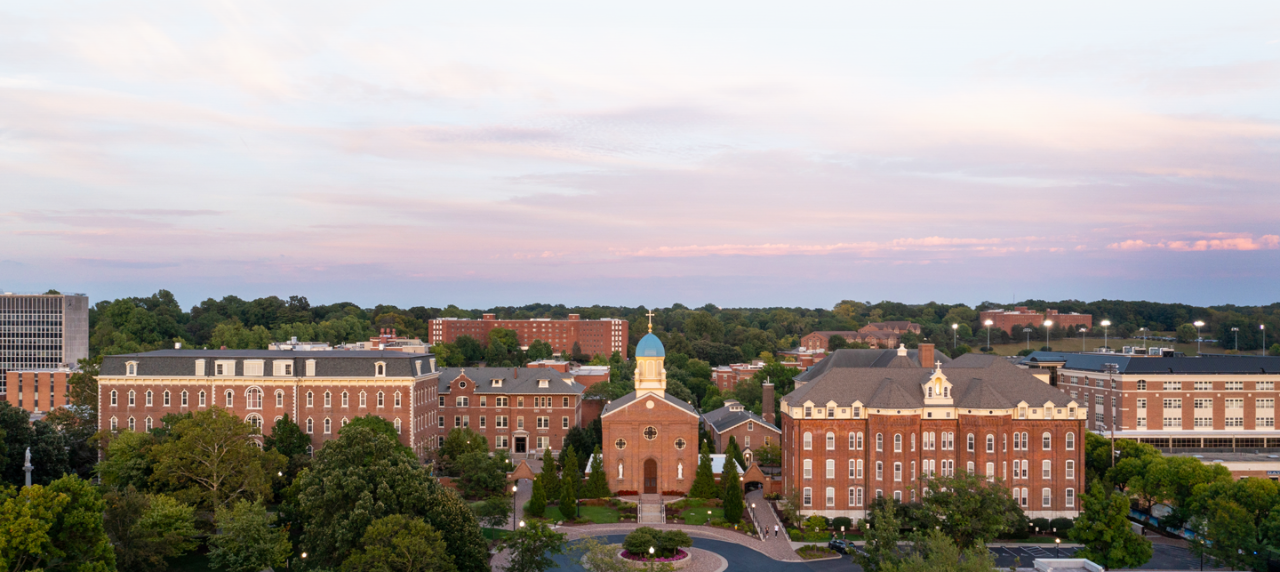
==== commit 13649e20: "websiteupdate" ====
--- a/aboutus.html
+++ b/aboutus.html
@@ -16,6 +16,9 @@
       <section class="hero">
         <h1>About Our Team</h1>
       </section>
+      <div class="hero-image">
+        <img src="assets\background\geo-fade.png" alt="Geo Header" />
+      </div>
 
       <!-- Team Members Section -->
       <section class="project-section">
@@ -113,10 +116,15 @@
             <h3>Sponsor 1</h3>
             <p class="member-role">Sponsor</p>
             <p class="member-bio">
-              Undergraduate Director of Computer Science at the University of Dayton.
+              Undergraduate Director of Computer Science at the University of
+              Dayton.
               <br />
               See more
-              <a href="https://udayton.edu/directory/artssciences/computerscience/stiffler-nicholas.php" target="_blank">here</a>.
+              <a
+                href="https://udayton.edu/directory/artssciences/computerscience/stiffler-nicholas.php"
+                target="_blank"
+                >here</a
+              >.
             </p>
           </div>
 
@@ -133,24 +141,26 @@
               SWAT Lead at Riverside Research.
               <br />
               See more
-              <a href="https://www.linkedin.com/in/chad-korbecki-10635127/" target="_blank">here</a>.
+              <a
+                href="https://www.linkedin.com/in/chad-korbecki-10635127/"
+                target="_blank"
+                >here</a
+              >.
             </p>
           </div>
 
           <!-- Sponsor 3 -->
           <div class="team-member">
             <img
-              src="assets/aerial-view-of-chapel.jpg"
+              src="assets/portraits/Baldwin_Raymond-322x324.jpg"
               alt="Sponsor 2"
               class="member-photo headshot"
             />
             <h3>Wes Baldwin</h3>
             <p class="member-role">Sponsor</p>
             <p class="member-bio">
-              He is Wes Baldwin
+              AI subject matter expert at Riverside Research.
               <br />
-              See more
-              <a href="Sponser Site" target="_blank">here</a>.
             </p>
           </div>
         </div>
@@ -158,6 +168,9 @@
     </main>
   </body>
   <footer>
-    <img src="assets\aerial-view-of-chapel.jpg" alt="School Footer" />
+    <img
+      src="assets\background\aerial-view-of-chapel.jpg"
+      alt="School Footer"
+    />
   </footer>
 </html>
--- a/css/style.css
+++ b/css/style.css
@@ -192,6 +192,14 @@
   opacity: 0.9;
 }
 
+.hero-image img {
+  width: 100%;
+  position: absolute;
+  left: 0;
+  top: 0;
+  z-index: -1;
+}
+
 /* Project Section */
 .project-section {
   margin-bottom: 50px;
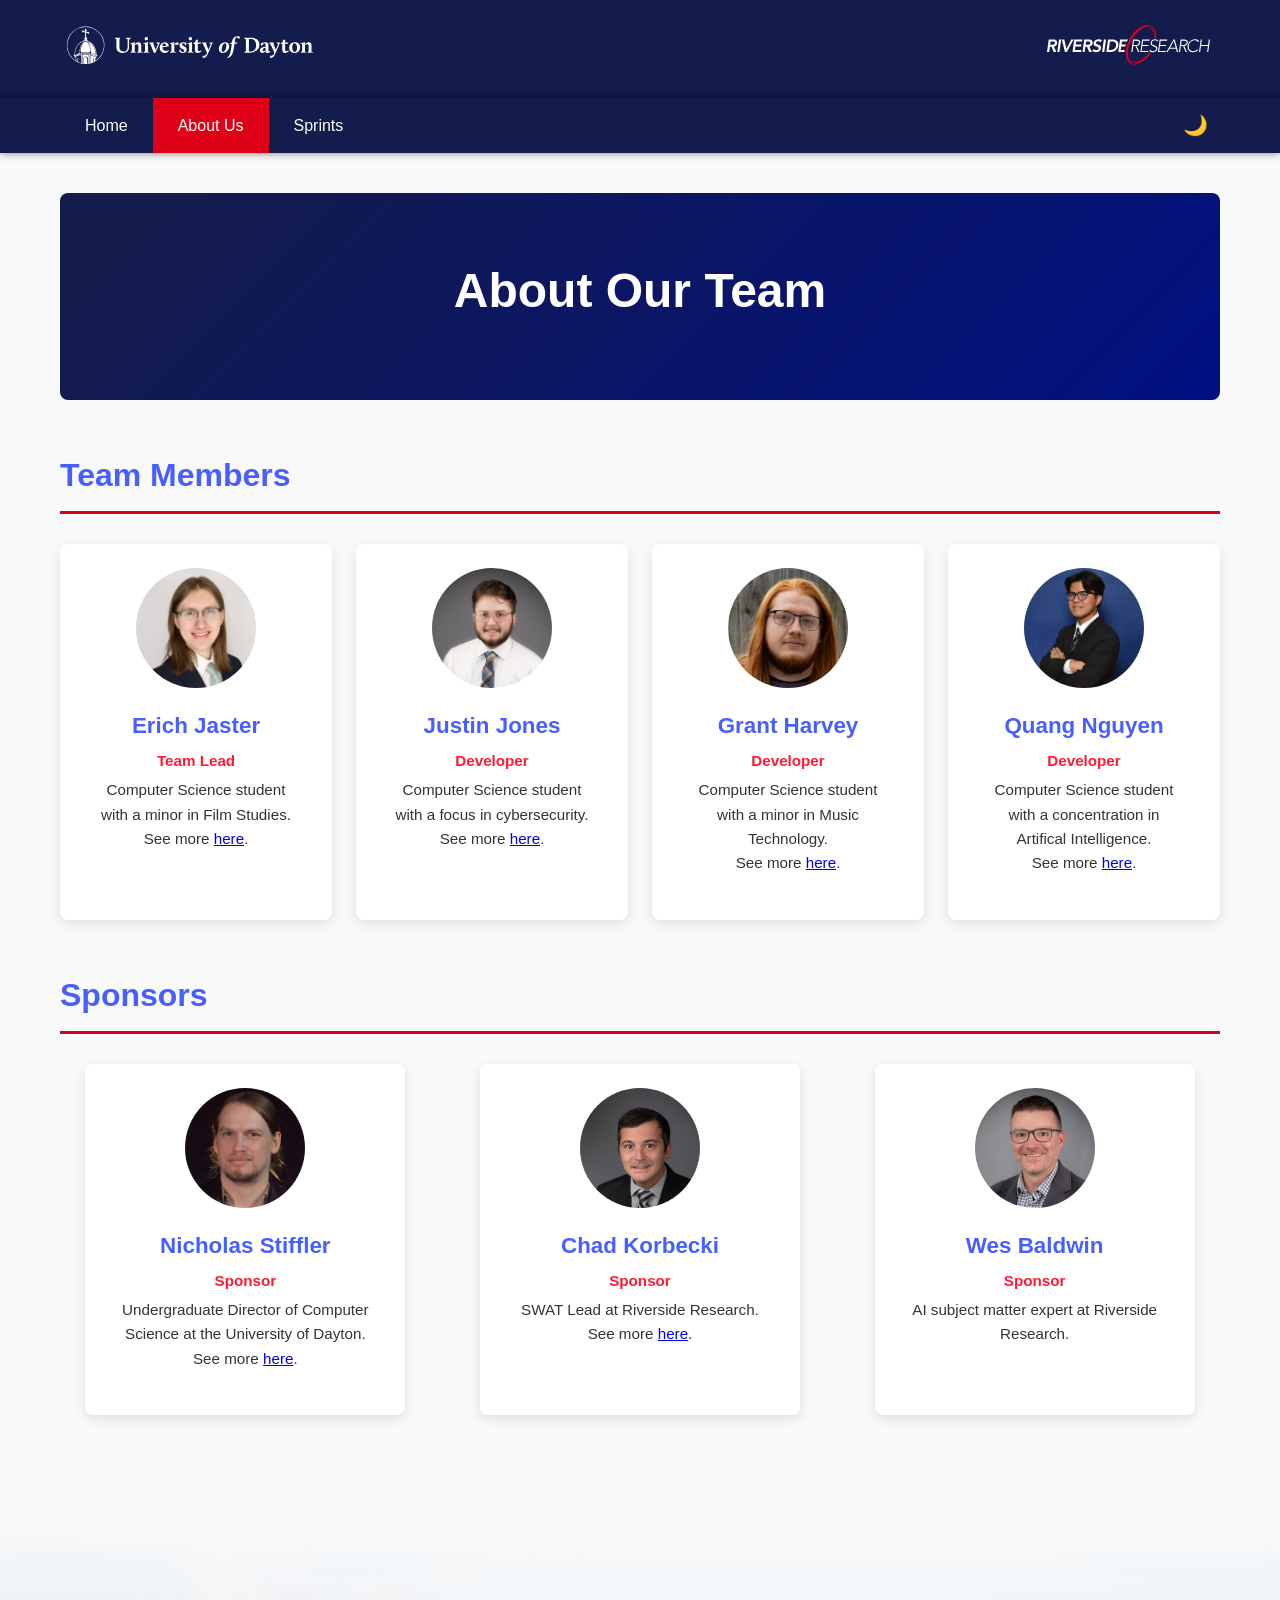
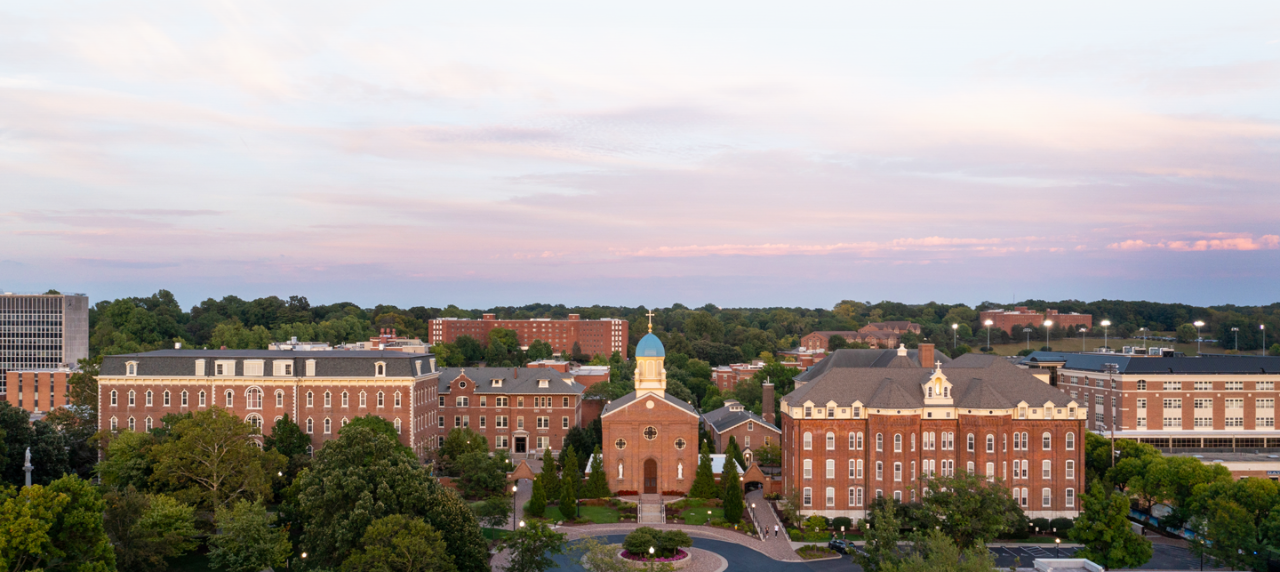
==== commit 688c1652: "update" ====
--- a/aboutus.html
+++ b/aboutus.html
@@ -16,9 +16,6 @@
       <section class="hero">
         <h1>About Our Team</h1>
       </section>
-      <div class="hero-image">
-        <img src="assets\background\geo-fade.png" alt="Geo Header" />
-      </div>
 
       <!-- Team Members Section -->
       <section class="project-section">
@@ -110,10 +107,10 @@
           <div class="team-member">
             <img
               src="assets/portraits/stiffler-nick-headshot.jpg"
-              alt="Nick Stiffler"
+              alt="Nicholas Stiffler"
               class="member-photo headshot"
             />
-            <h3>Sponsor 1</h3>
+            <h3>Nicholas Stiffler</h3>
             <p class="member-role">Sponsor</p>
             <p class="member-bio">
               Undergraduate Director of Computer Science at the University of
--- a/css/style.css
+++ b/css/style.css
@@ -192,14 +192,6 @@
   opacity: 0.9;
 }
 
-.hero-image img {
-  width: 100%;
-  position: absolute;
-  left: 0;
-  top: 0;
-  z-index: -1;
-}
-
 /* Project Section */
 .project-section {
   margin-bottom: 50px;
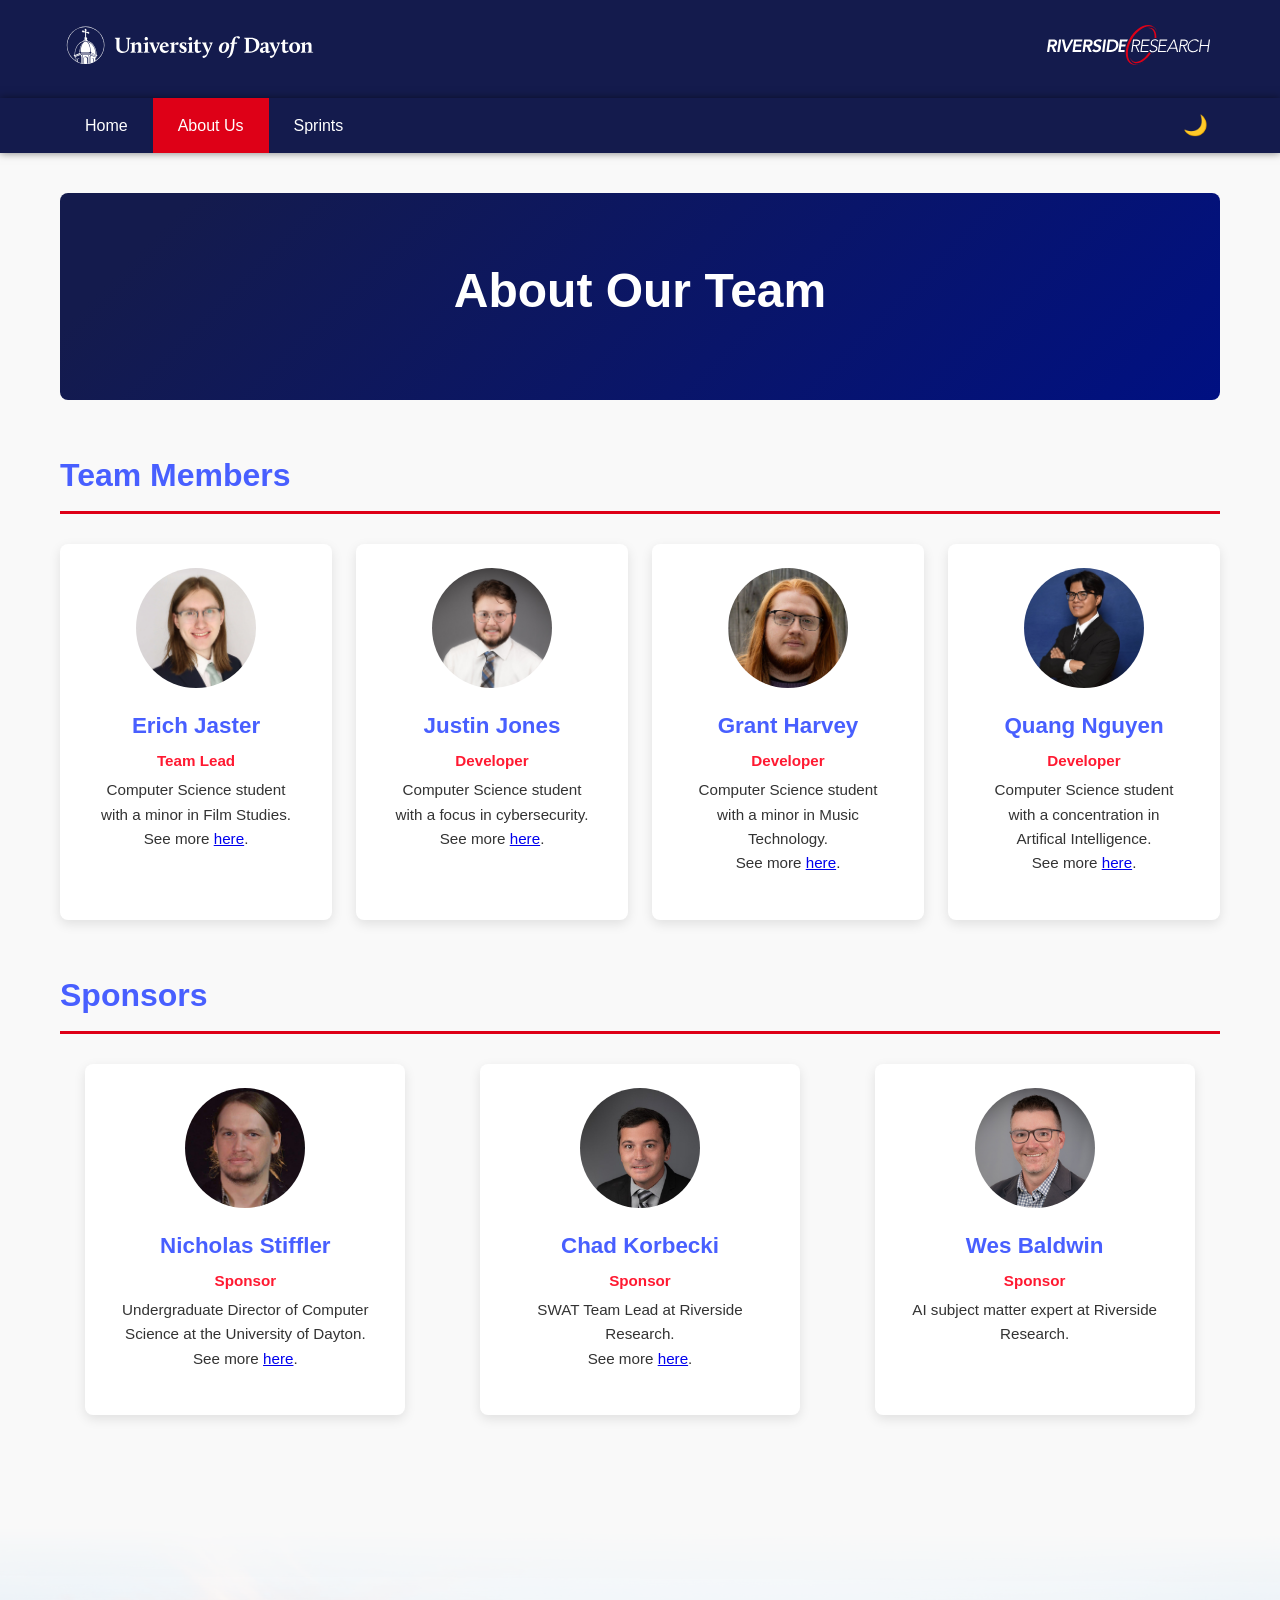
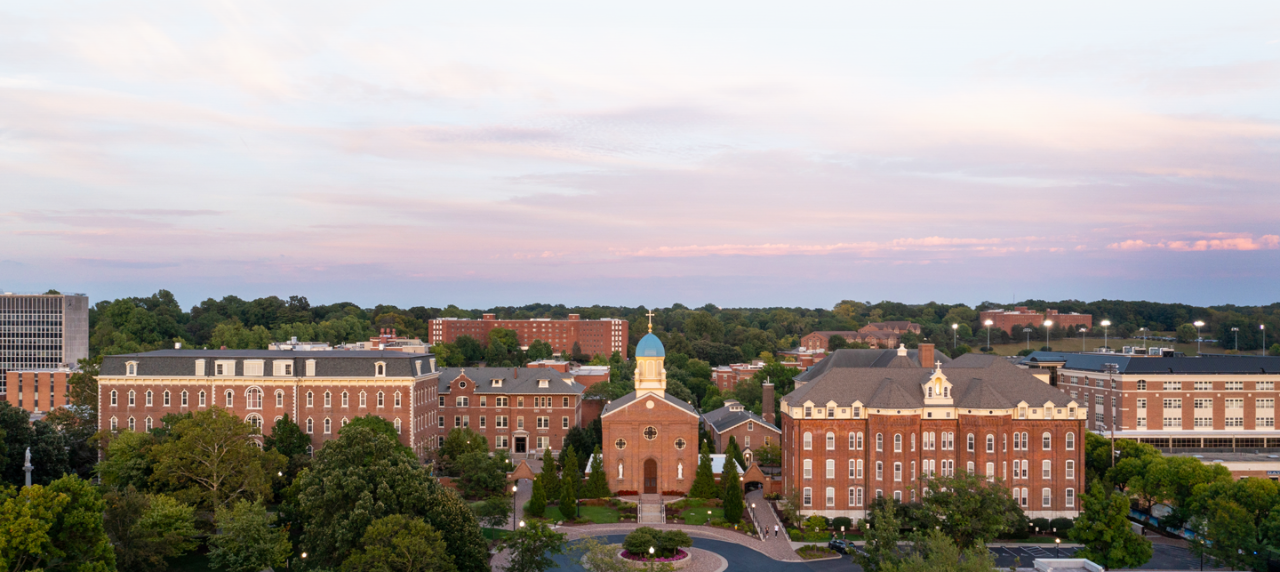
==== commit f169d8ad: "Final Website" ====
--- a/aboutus.html
+++ b/aboutus.html
@@ -135,7 +135,7 @@
             <h3>Chad Korbecki</h3>
             <p class="member-role">Sponsor</p>
             <p class="member-bio">
-              SWAT Lead at Riverside Research.
+              SWAT Team Lead at Riverside Research.
               <br />
               See more
               <a
--- a/css/style.css
+++ b/css/style.css
@@ -230,7 +230,7 @@
 /* Tech Grid */
 .tech-grid {
   display: grid;
-  grid-template-columns: repeat(auto-fit, minmax(250px, 1fr));
+  grid-template-columns: repeat(auto-fit, minmax(300px, 1fr));
   gap: 25px;
   margin-top: 20px;
 }
@@ -242,6 +242,7 @@
   border-left: 4px solid var(--accent-red);
   transform: translateY(-5px);
   box-shadow: 0 6px 18px rgba(0, 0, 0, 0.2);
+  text-align: center;
 }
 .tech-item h3 {
   color: var(--accent-color);
@@ -250,6 +251,14 @@
 
 .tech-item p {
   color: var(--text);
+}
+.tech-item img {
+  width: 100%;
+  max-width: 100%;
+  height: auto;
+  display: block;
+  margin: 10px auto 0;
+  border-radius: 6px;
 }
 
 /* Team Grid */
@@ -323,6 +332,66 @@
   line-height: 1.6;
 }
 
+/* Cards */
+.card-container {
+  display: flex;
+  flex-wrap: wrap;
+  justify-content: center;
+  gap: 25px;
+  padding: 2% 5% 5% 5%;
+}
+/* Cards */
+.card {
+  background-color: var(--base-1);
+  border-radius: 10px;
+  box-shadow: 0 4px 12px rgba(0, 0, 0, 0.15);
+  width: 280px;
+  text-align: center;
+  transition: transform 0.2s ease;
+  cursor: pointer;
+  display: flex;
+  flex-direction: column;
+}
+
+.card:hover {
+  transform: scale(1.05);
+}
+
+.card-button {
+  background-color: var(--accent-color);
+  color: white;
+  border: none;
+  border-radius: 10px;
+  padding: 20px;
+  cursor: pointer;
+  width: 100%;
+}
+
+.card-button h2 {
+  margin-bottom: 8px;
+}
+
+.card-button p {
+  font-size: 0.9rem;
+  opacity: 0.9;
+}
+
+.card-button:hover {
+  background-color: var(--secondary-color);
+}
+.card-button.active {
+  background-color: var(--secondary-color);
+}
+@media (max-width: 600px) {
+  .card {
+    width: 100%;
+  }
+}
+.section-divider {
+  height: 1px;
+  background: linear-gradient(to right, transparent, var(--accent-color), transparent);
+  margin: 30px 0;
+}
 /* Footer */
 footer {
   margin: 0;
